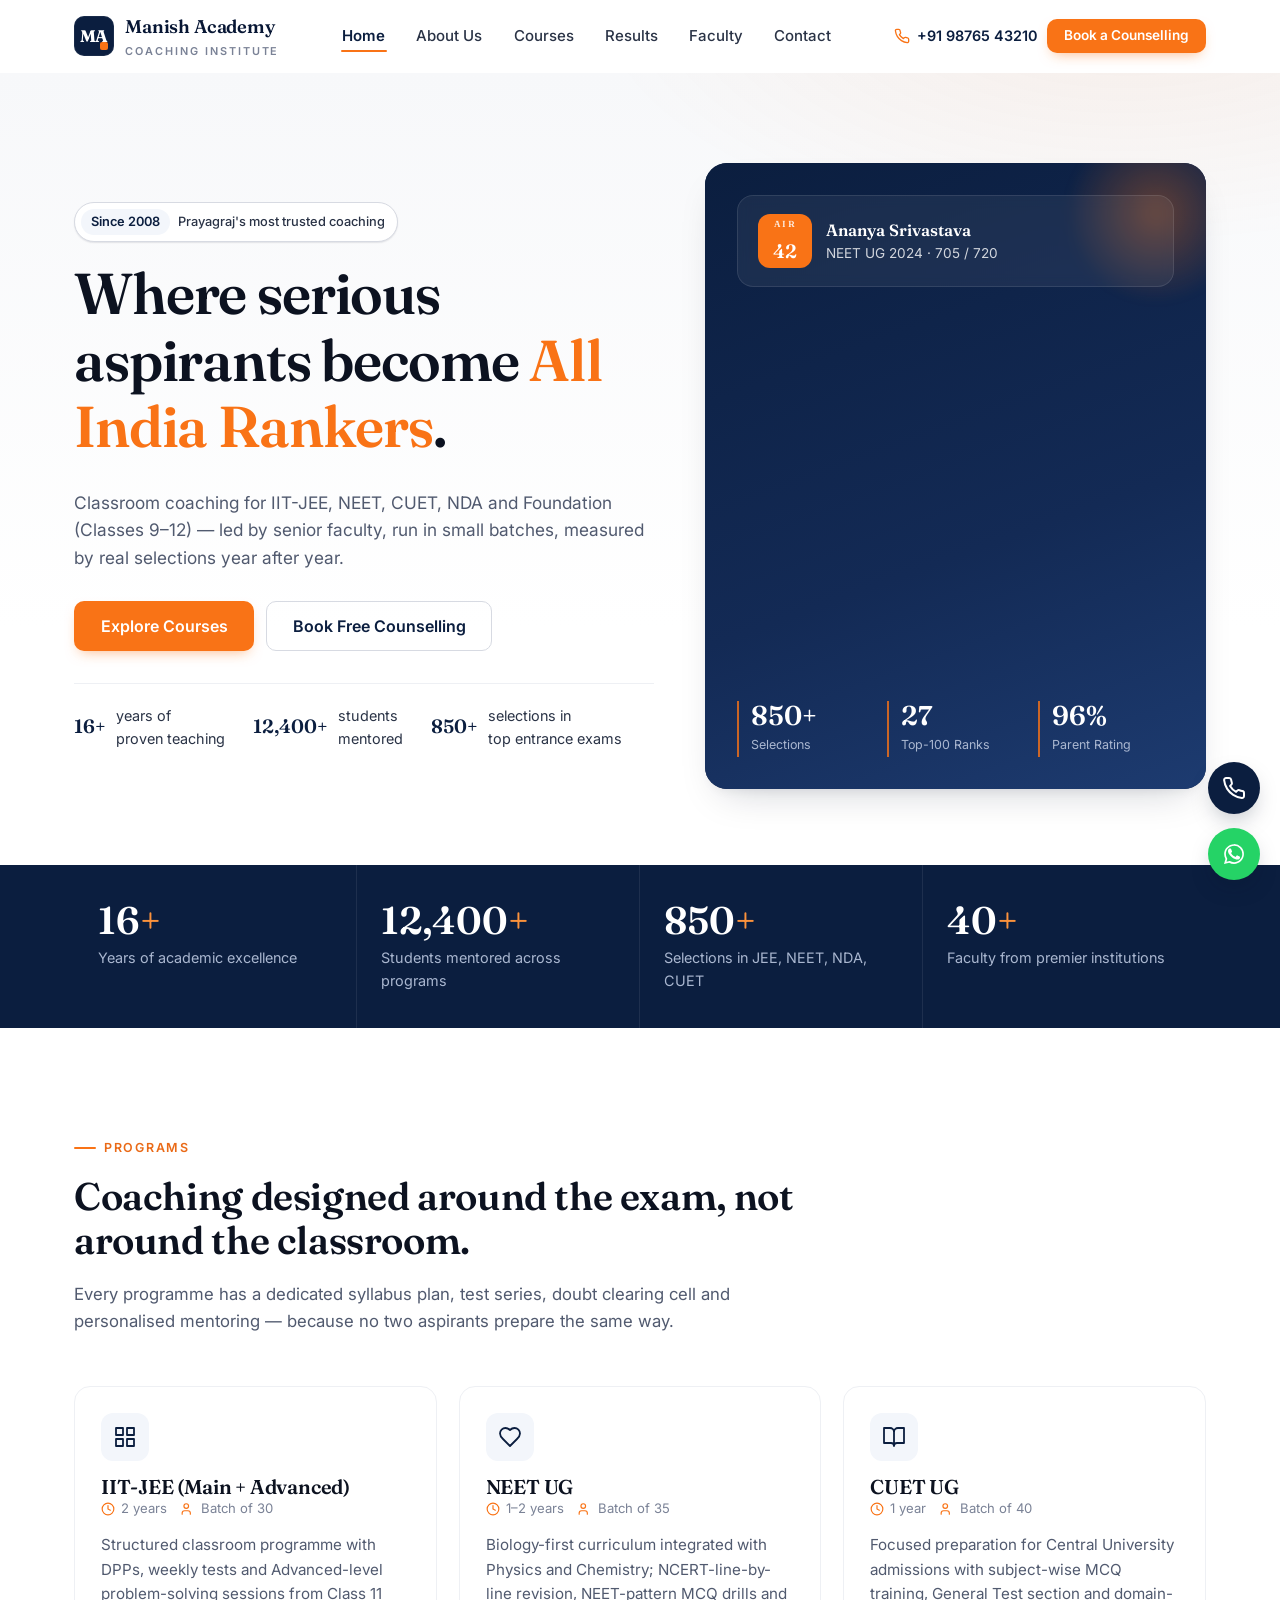
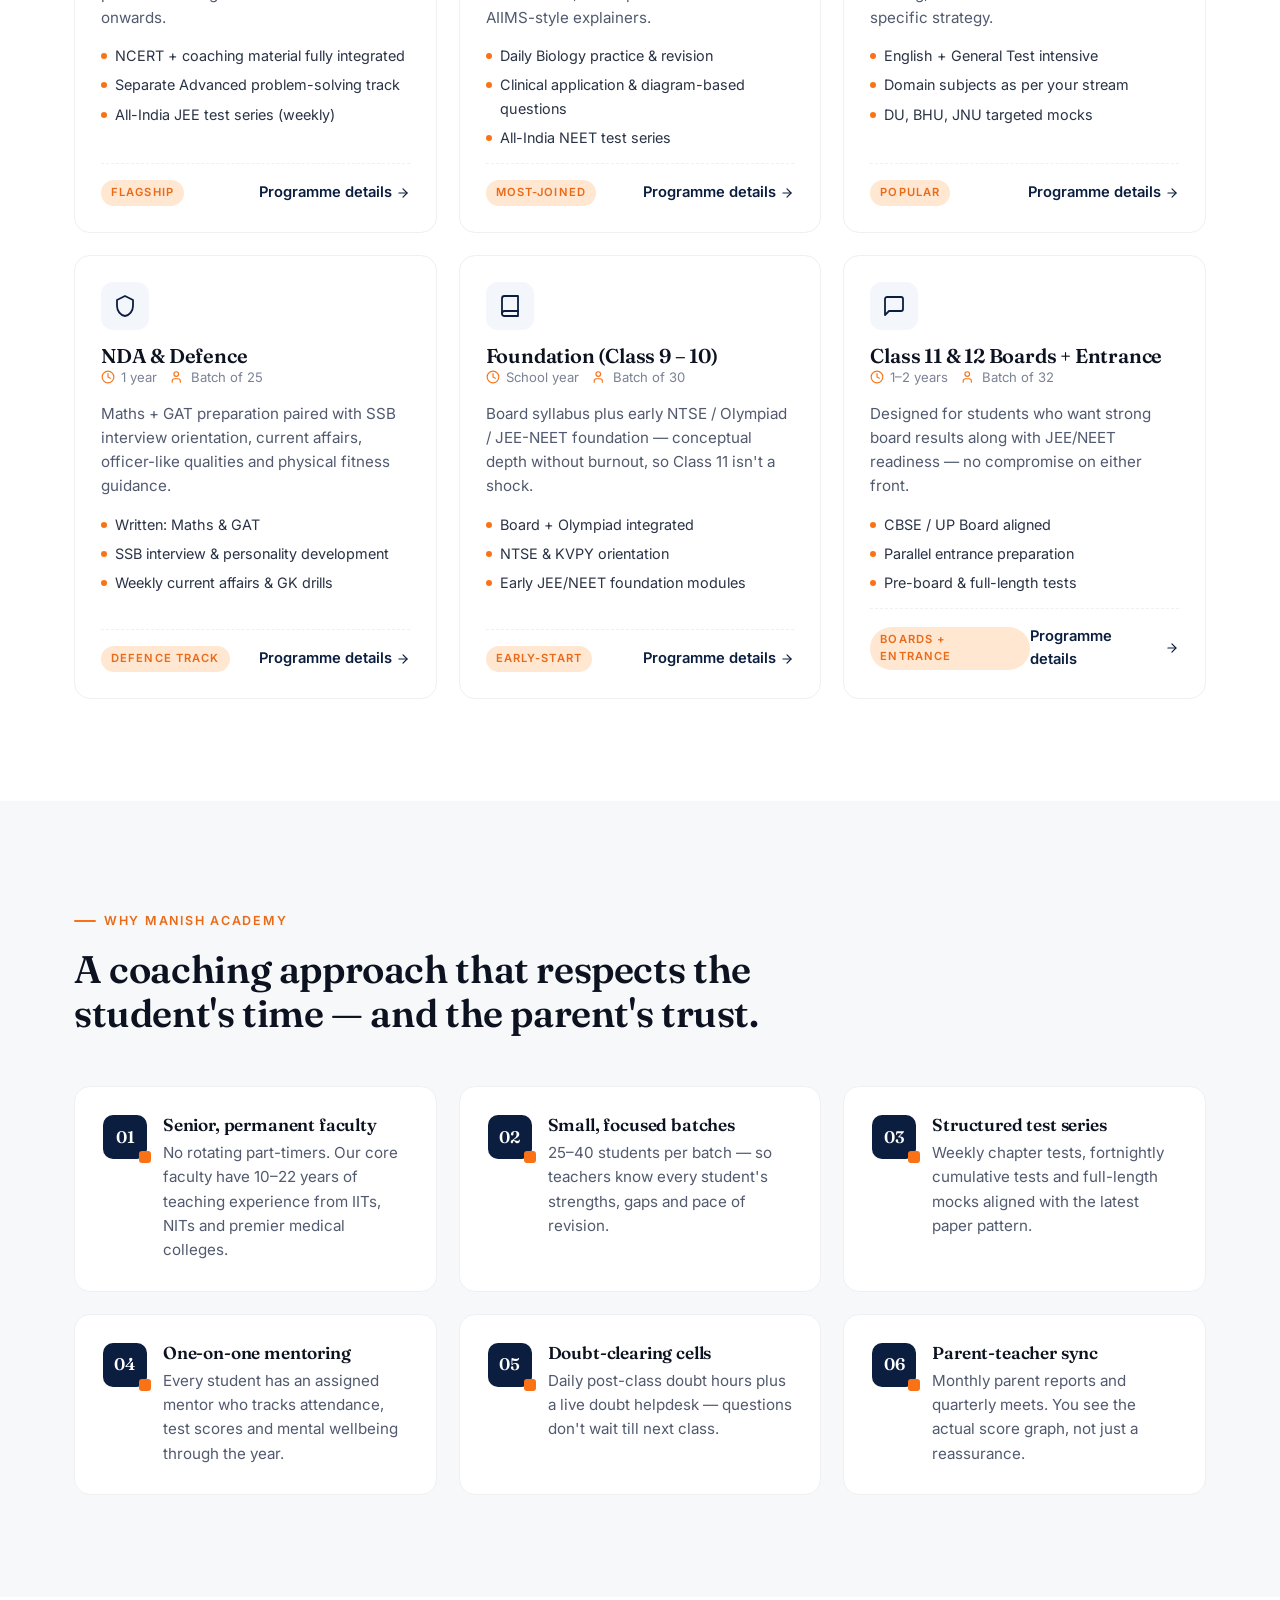
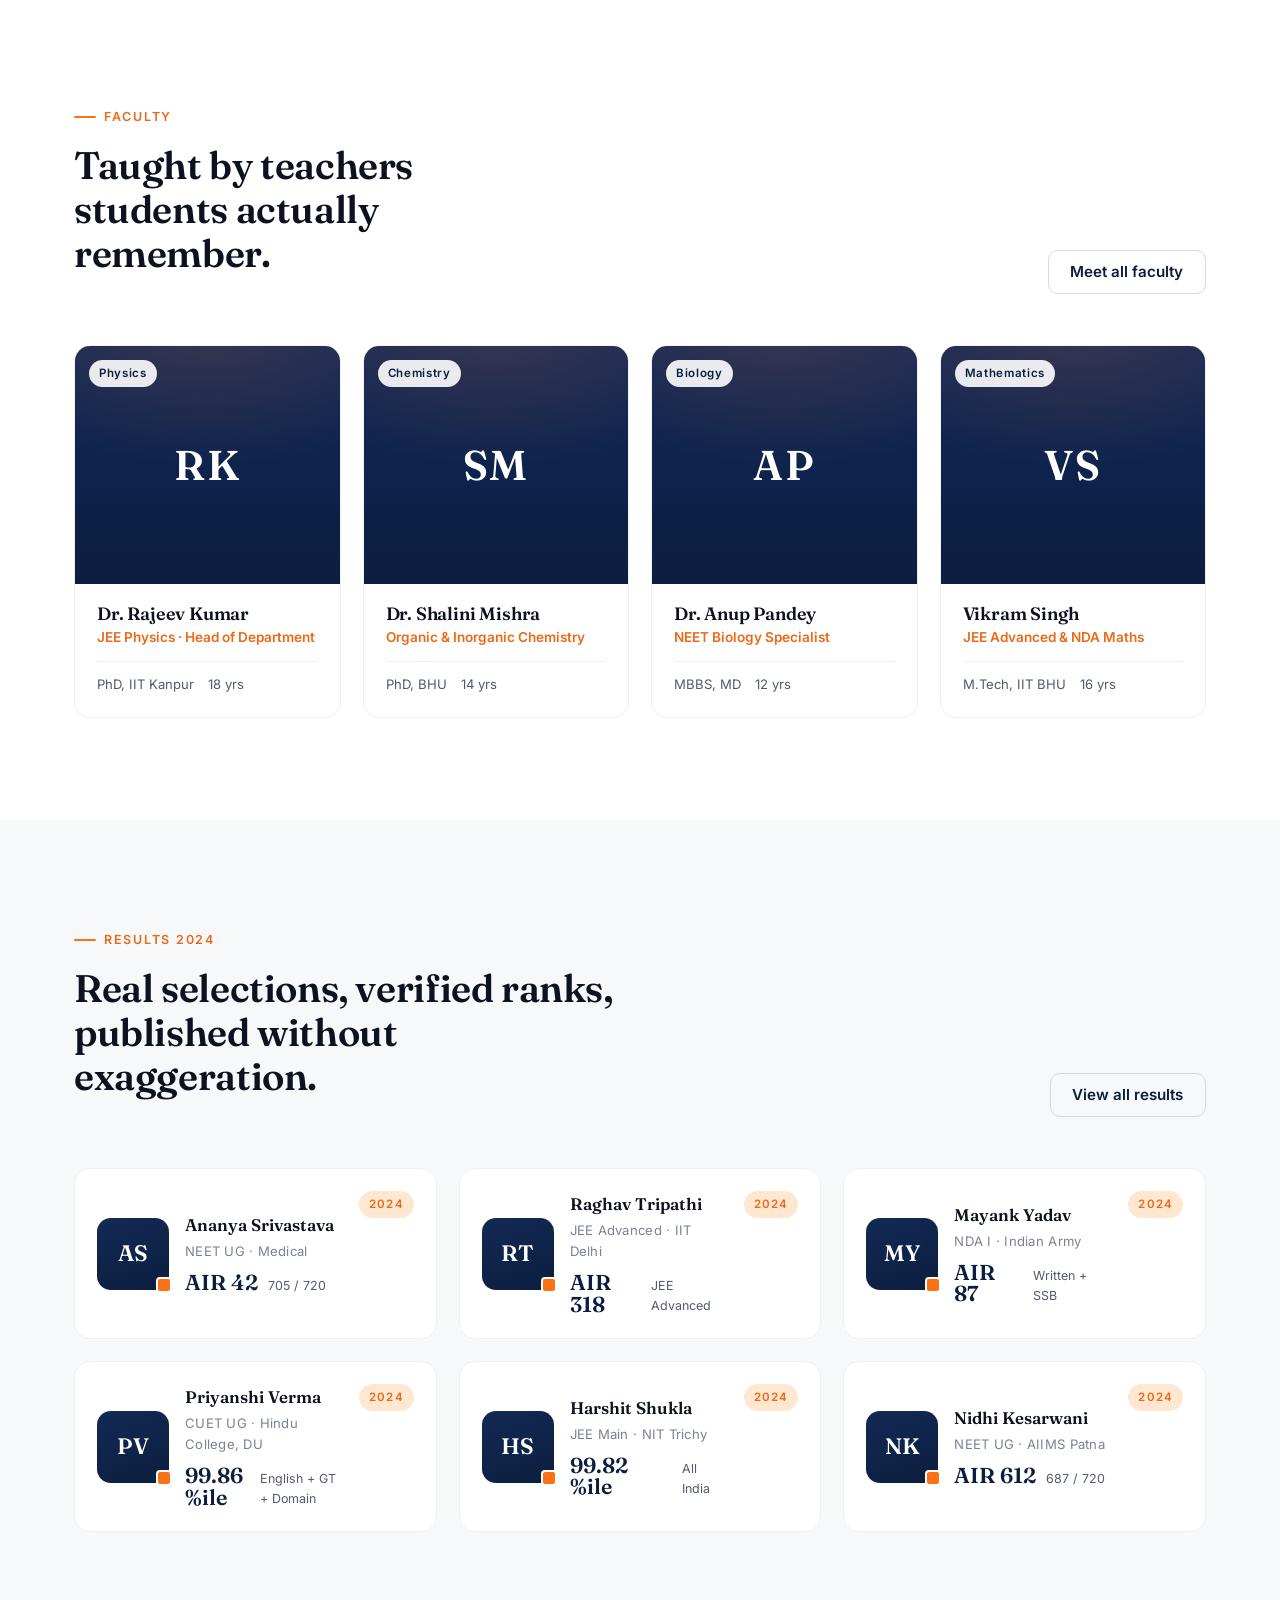
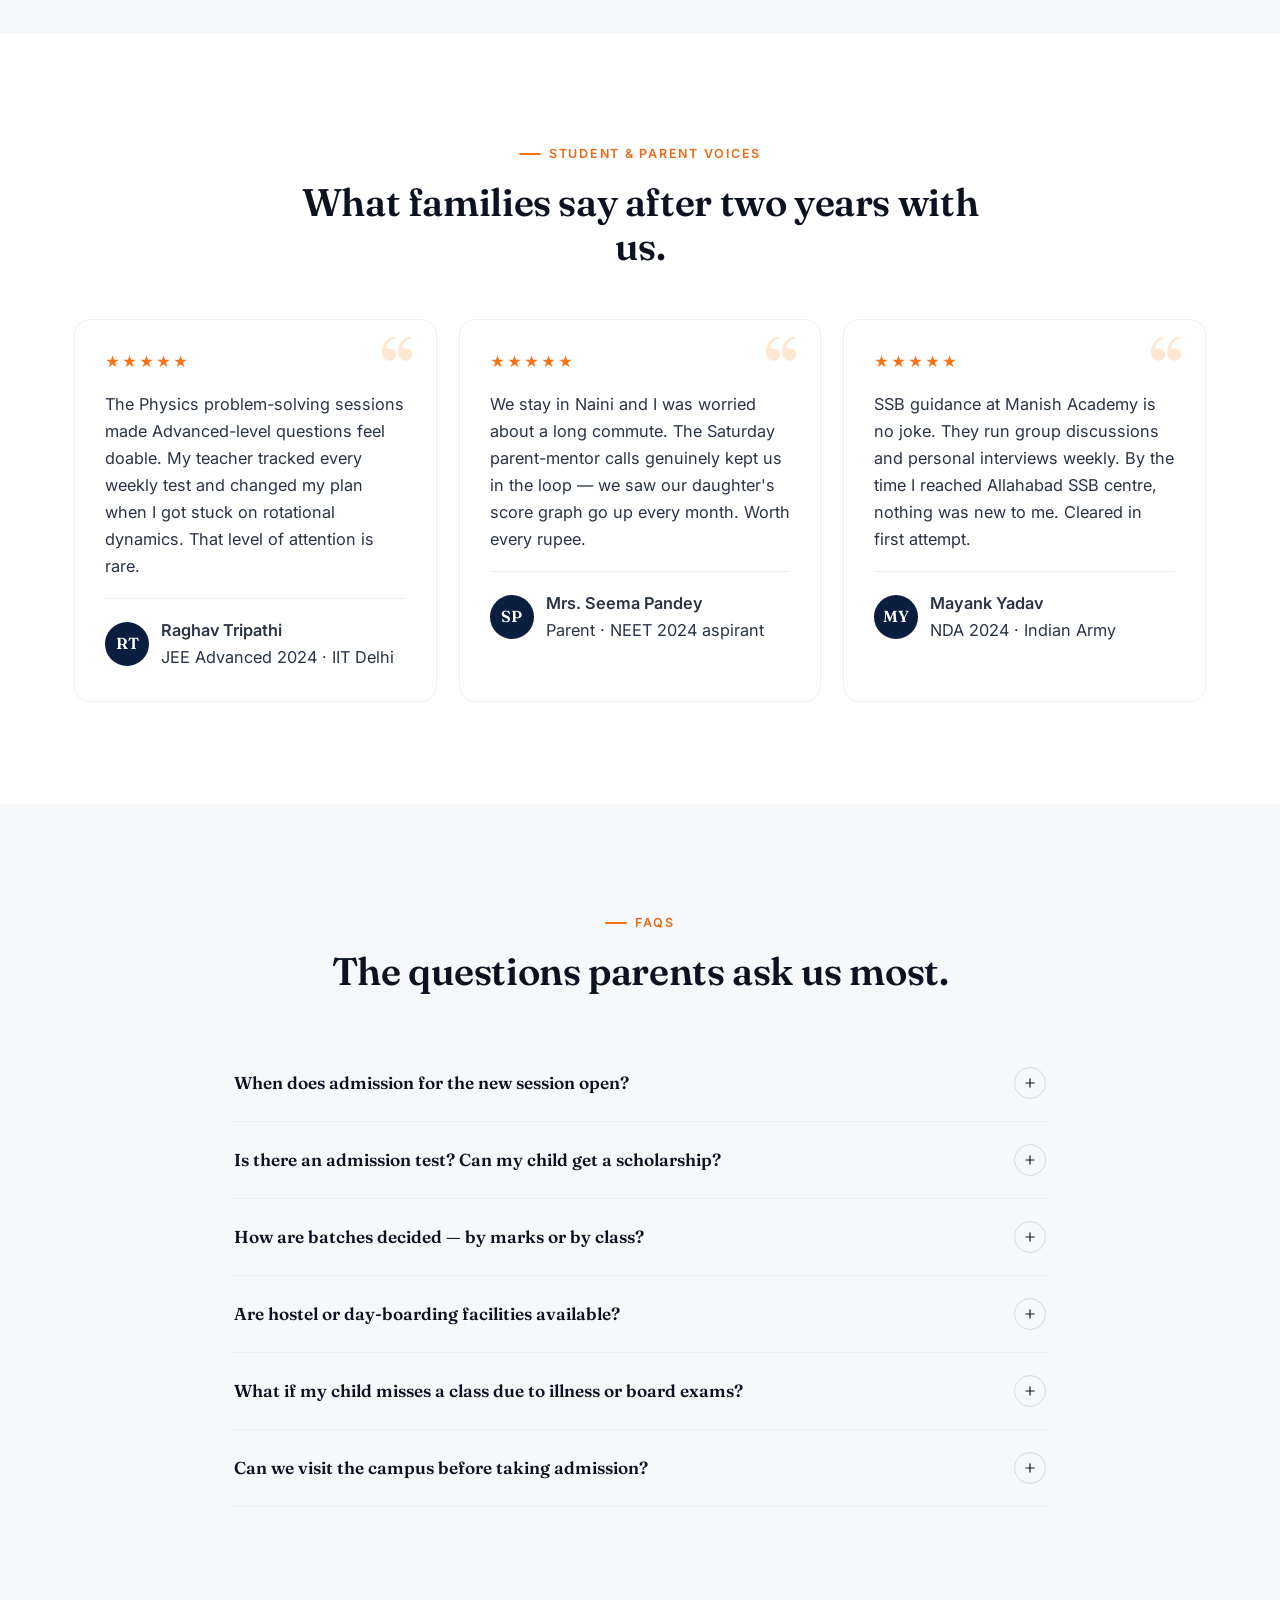
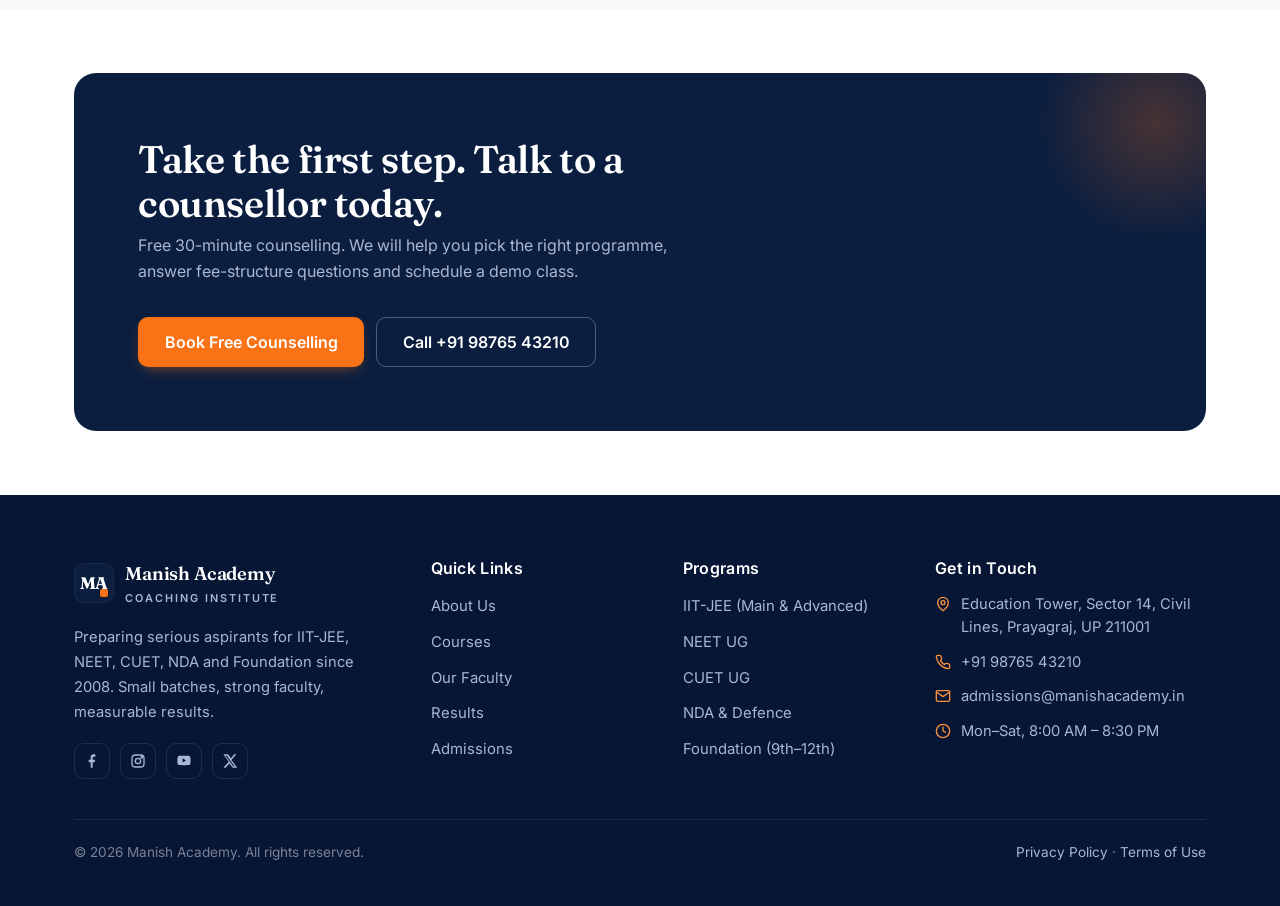
==== index.html @ 72a2a43b "Build Manish Academy coaching institute website - 6 hand-crafted static pages: Home, About, Courses," ====
<!doctype html>
<html lang="en">
<head>
  <meta charset="utf-8" />
  <meta name="viewport" content="width=device-width, initial-scale=1" />
  <title>Manish Academy — IIT-JEE, NEET, CUET, NDA &amp; Foundation Coaching</title>
  <meta name="description" content="Manish Academy is a premier coaching institute for IIT-JEE, NEET, CUET, NDA and Class 9-12 Foundation. Experienced faculty, small batches, consistent results." />
  <link rel="canonical" href="https://manishacademy.in/" />
  <link rel="icon" type="image/svg+xml" href="assets/favicon.svg" />

  <meta property="og:type" content="website" />
  <meta property="og:title" content="Manish Academy — Coaching for IIT-JEE, NEET, CUET, NDA" />
  <meta property="og:description" content="Premier coaching institute with experienced faculty, small batches and a proven track record of selections." />
  <meta property="og:url" content="https://manishacademy.in/" />

  <link rel="preconnect" href="https://fonts.googleapis.com" />
  <link rel="preconnect" href="https://fonts.gstatic.com" crossorigin />
  <link href="https://fonts.googleapis.com/css2?family=Fraunces:opsz,wght@9..144,500;9..144,600;9..144,700&family=Inter:wght@400;500;600;700&display=swap" rel="stylesheet" />

  <link rel="stylesheet" href="assets/css/styles.css" />

  <script type="application/ld+json">
  {
    "@context": "https://schema.org",
    "@type": "EducationalOrganization",
    "name": "Manish Academy",
    "url": "https://manishacademy.in/",
    "logo": "https://manishacademy.in/assets/favicon.svg",
    "description": "Coaching institute for IIT-JEE, NEET, CUET, NDA and Foundation (Class 9-12).",
    "telephone": "+91-98765-43210",
    "email": "admissions@manishacademy.in",
    "address": {
      "@type": "PostalAddress",
      "streetAddress": "Education Tower, Sector 14, Civil Lines",
      "addressLocality": "Prayagraj",
      "addressRegion": "UP",
      "postalCode": "211001",
      "addressCountry": "IN"
    }
  }
  </script>
</head>
<body>
  <div id="siteHeader"></div>

  <!-- Hero -->
  <section class="hero">
    <div class="container hero__grid">
      <div>
        <span class="hero__badge reveal"><b>Since 2008</b> Prayagraj's most trusted coaching</span>
        <h1 class="reveal" data-delay="1">Where serious aspirants become <em>All India Rankers</em>.</h1>
        <p class="hero__lead reveal" data-delay="2">Classroom coaching for IIT-JEE, NEET, CUET, NDA and Foundation (Classes 9&ndash;12) &mdash; led by senior faculty, run in small batches, measured by real selections year after year.</p>
        <div class="hero__cta reveal" data-delay="3">
          <a class="btn btn-primary btn-lg" href="courses.html">Explore Courses</a>
          <a class="btn btn-ghost btn-lg" href="contact.html">Book Free Counselling</a>
        </div>
        <div class="hero__trust reveal" data-delay="4">
          <div class="hero__trust-item"><strong>16+</strong><span>years of<br/>proven teaching</span></div>
          <div class="hero__trust-item"><strong>12,400+</strong><span>students<br/>mentored</span></div>
          <div class="hero__trust-item"><strong>850+</strong><span>selections in<br/>top entrance exams</span></div>
        </div>
      </div>

      <div class="hero__visual reveal" data-delay="2" aria-hidden="true">
        <div class="hero__visual-inner">
          <div class="hero__rank-card">
            <div class="rank"><small>AIR</small>42</div>
            <div>
              <div class="name">Ananya Srivastava</div>
              <div class="meta">NEET UG 2024 &middot; 705 / 720</div>
            </div>
          </div>
          <div class="hero__stats-mini">
            <div><b>850+</b><span>Selections</span></div>
            <div><b>27</b><span>Top-100 Ranks</span></div>
            <div><b>96%</b><span>Parent Rating</span></div>
          </div>
        </div>
      </div>
    </div>
  </section>

  <!-- Stats -->
  <section class="stats" aria-label="Institute impact">
    <div class="container">
      <div class="stats__grid">
        <div class="stats__item"><b>16<span>+</span></b><p>Years of academic excellence</p></div>
        <div class="stats__item"><b>12,400<span>+</span></b><p>Students mentored across programs</p></div>
        <div class="stats__item"><b>850<span>+</span></b><p>Selections in JEE, NEET, NDA, CUET</p></div>
        <div class="stats__item"><b>40<span>+</span></b><p>Faculty from premier institutions</p></div>
      </div>
    </div>
  </section>

  <!-- Popular Courses -->
  <section class="section" id="programs">
    <div class="container">
      <div class="section-head">
        <span class="eyebrow">Programs</span>
        <h2>Coaching designed around the exam, not around the classroom.</h2>
        <p class="lead">Every programme has a dedicated syllabus plan, test series, doubt clearing cell and personalised mentoring &mdash; because no two aspirants prepare the same way.</p>
      </div>

      <div class="grid-3">
        <article class="course-card reveal">
          <div class="course-card__icon" aria-hidden="true">
            <svg viewBox="0 0 24 24" fill="none" stroke="currentColor" stroke-width="1.8" stroke-linecap="round" stroke-linejoin="round"><path d="M3 3h7v7H3zM14 3h7v7h-7zM14 14h7v7h-7zM3 14h7v7H3z"/></svg>
          </div>
          <div>
            <h3>IIT-JEE (Main + Advanced)</h3>
            <div class="course-card__meta">
              <span><svg viewBox="0 0 24 24" fill="none" stroke="currentColor" stroke-width="2" stroke-linecap="round" stroke-linejoin="round"><circle cx="12" cy="12" r="10"/><polyline points="12 6 12 12 16 14"/></svg>2 years</span>
              <span><svg viewBox="0 0 24 24" fill="none" stroke="currentColor" stroke-width="2" stroke-linecap="round" stroke-linejoin="round"><path d="M16 21v-2a4 4 0 0 0-4-4H6a4 4 0 0 0-4 4v2"/><circle cx="9" cy="7" r="4"/></svg>Batch of 30</span>
            </div>
          </div>
          <p class="course-card__desc">Structured classroom programme with DPPs, weekly tests and Advanced-level problem-solving sessions from Class 11 onwards.</p>
          <ul class="course-card__list">
            <li>NCERT + coaching material fully integrated</li>
            <li>Separate Advanced problem-solving track</li>
            <li>All-India JEE test series (weekly)</li>
          </ul>
          <div class="course-card__footer">
            <span class="course-card__tag">Flagship</span>
            <a class="link" href="courses.html#jee">Programme details <svg viewBox="0 0 24 24" fill="none" stroke="currentColor" stroke-width="2" stroke-linecap="round" stroke-linejoin="round"><line x1="5" y1="12" x2="19" y2="12"/><polyline points="12 5 19 12 12 19"/></svg></a>
          </div>
        </article>

        <article class="course-card reveal" data-delay="1">
          <div class="course-card__icon" aria-hidden="true">
            <svg viewBox="0 0 24 24" fill="none" stroke="currentColor" stroke-width="1.8" stroke-linecap="round" stroke-linejoin="round"><path d="M19 14c1.49-1.46 3-3.21 3-5.5A5.5 5.5 0 0 0 16.5 3c-1.76 0-3 .5-4.5 2-1.5-1.5-2.74-2-4.5-2A5.5 5.5 0 0 0 2 8.5c0 2.3 1.5 4.05 3 5.5l7 7Z"/></svg>
          </div>
          <div>
            <h3>NEET UG</h3>
            <div class="course-card__meta">
              <span><svg viewBox="0 0 24 24" fill="none" stroke="currentColor" stroke-width="2" stroke-linecap="round" stroke-linejoin="round"><circle cx="12" cy="12" r="10"/><polyline points="12 6 12 12 16 14"/></svg>1&ndash;2 years</span>
              <span><svg viewBox="0 0 24 24" fill="none" stroke="currentColor" stroke-width="2" stroke-linecap="round" stroke-linejoin="round"><path d="M16 21v-2a4 4 0 0 0-4-4H6a4 4 0 0 0-4 4v2"/><circle cx="9" cy="7" r="4"/></svg>Batch of 35</span>
            </div>
          </div>
          <p class="course-card__desc">Biology-first curriculum integrated with Physics and Chemistry; NCERT-line-by-line revision, NEET-pattern MCQ drills and AIIMS-style explainers.</p>
          <ul class="course-card__list">
            <li>Daily Biology practice &amp; revision</li>
            <li>Clinical application &amp; diagram-based questions</li>
            <li>All-India NEET test series</li>
          </ul>
          <div class="course-card__footer">
            <span class="course-card__tag">Most-joined</span>
            <a class="link" href="courses.html#neet">Programme details <svg viewBox="0 0 24 24" fill="none" stroke="currentColor" stroke-width="2" stroke-linecap="round" stroke-linejoin="round"><line x1="5" y1="12" x2="19" y2="12"/><polyline points="12 5 19 12 12 19"/></svg></a>
          </div>
        </article>

        <article class="course-card reveal" data-delay="2">
          <div class="course-card__icon" aria-hidden="true">
            <svg viewBox="0 0 24 24" fill="none" stroke="currentColor" stroke-width="1.8" stroke-linecap="round" stroke-linejoin="round"><path d="M2 3h6a4 4 0 0 1 4 4v14a3 3 0 0 0-3-3H2zM22 3h-6a4 4 0 0 0-4 4v14a3 3 0 0 1 3-3h7z"/></svg>
          </div>
          <div>
            <h3>CUET UG</h3>
            <div class="course-card__meta">
              <span><svg viewBox="0 0 24 24" fill="none" stroke="currentColor" stroke-width="2" stroke-linecap="round" stroke-linejoin="round"><circle cx="12" cy="12" r="10"/><polyline points="12 6 12 12 16 14"/></svg>1 year</span>
              <span><svg viewBox="0 0 24 24" fill="none" stroke="currentColor" stroke-width="2" stroke-linecap="round" stroke-linejoin="round"><path d="M16 21v-2a4 4 0 0 0-4-4H6a4 4 0 0 0-4 4v2"/><circle cx="9" cy="7" r="4"/></svg>Batch of 40</span>
            </div>
          </div>
          <p class="course-card__desc">Focused preparation for Central University admissions with subject-wise MCQ training, General Test section and domain-specific strategy.</p>
          <ul class="course-card__list">
            <li>English + General Test intensive</li>
            <li>Domain subjects as per your stream</li>
            <li>DU, BHU, JNU targeted mocks</li>
          </ul>
          <div class="course-card__footer">
            <span class="course-card__tag">Popular</span>
            <a class="link" href="courses.html#cuet">Programme details <svg viewBox="0 0 24 24" fill="none" stroke="currentColor" stroke-width="2" stroke-linecap="round" stroke-linejoin="round"><line x1="5" y1="12" x2="19" y2="12"/><polyline points="12 5 19 12 12 19"/></svg></a>
          </div>
        </article>

        <article class="course-card reveal">
          <div class="course-card__icon" aria-hidden="true">
            <svg viewBox="0 0 24 24" fill="none" stroke="currentColor" stroke-width="1.8" stroke-linecap="round" stroke-linejoin="round"><path d="M12 2 4 6v6c0 5 3.5 9.3 8 10 4.5-.7 8-5 8-10V6l-8-4z"/></svg>
          </div>
          <div>
            <h3>NDA &amp; Defence</h3>
            <div class="course-card__meta">
              <span><svg viewBox="0 0 24 24" fill="none" stroke="currentColor" stroke-width="2" stroke-linecap="round" stroke-linejoin="round"><circle cx="12" cy="12" r="10"/><polyline points="12 6 12 12 16 14"/></svg>1 year</span>
              <span><svg viewBox="0 0 24 24" fill="none" stroke="currentColor" stroke-width="2" stroke-linecap="round" stroke-linejoin="round"><path d="M16 21v-2a4 4 0 0 0-4-4H6a4 4 0 0 0-4 4v2"/><circle cx="9" cy="7" r="4"/></svg>Batch of 25</span>
            </div>
          </div>
          <p class="course-card__desc">Maths + GAT preparation paired with SSB interview orientation, current affairs, officer-like qualities and physical fitness guidance.</p>
          <ul class="course-card__list">
            <li>Written: Maths &amp; GAT</li>
            <li>SSB interview &amp; personality development</li>
            <li>Weekly current affairs &amp; GK drills</li>
          </ul>
          <div class="course-card__footer">
            <span class="course-card__tag">Defence track</span>
            <a class="link" href="courses.html#nda">Programme details <svg viewBox="0 0 24 24" fill="none" stroke="currentColor" stroke-width="2" stroke-linecap="round" stroke-linejoin="round"><line x1="5" y1="12" x2="19" y2="12"/><polyline points="12 5 19 12 12 19"/></svg></a>
          </div>
        </article>

        <article class="course-card reveal" data-delay="1">
          <div class="course-card__icon" aria-hidden="true">
            <svg viewBox="0 0 24 24" fill="none" stroke="currentColor" stroke-width="1.8" stroke-linecap="round" stroke-linejoin="round"><path d="M4 19.5A2.5 2.5 0 0 1 6.5 17H20"/><path d="M6.5 2H20v20H6.5A2.5 2.5 0 0 1 4 19.5v-15A2.5 2.5 0 0 1 6.5 2z"/></svg>
          </div>
          <div>
            <h3>Foundation (Class 9 &ndash; 10)</h3>
            <div class="course-card__meta">
              <span><svg viewBox="0 0 24 24" fill="none" stroke="currentColor" stroke-width="2" stroke-linecap="round" stroke-linejoin="round"><circle cx="12" cy="12" r="10"/><polyline points="12 6 12 12 16 14"/></svg>School year</span>
              <span><svg viewBox="0 0 24 24" fill="none" stroke="currentColor" stroke-width="2" stroke-linecap="round" stroke-linejoin="round"><path d="M16 21v-2a4 4 0 0 0-4-4H6a4 4 0 0 0-4 4v2"/><circle cx="9" cy="7" r="4"/></svg>Batch of 30</span>
            </div>
          </div>
          <p class="course-card__desc">Board syllabus plus early NTSE / Olympiad / JEE-NEET foundation &mdash; conceptual depth without burnout, so Class 11 isn't a shock.</p>
          <ul class="course-card__list">
            <li>Board + Olympiad integrated</li>
            <li>NTSE &amp; KVPY orientation</li>
            <li>Early JEE/NEET foundation modules</li>
          </ul>
          <div class="course-card__footer">
            <span class="course-card__tag">Early-start</span>
            <a class="link" href="courses.html#foundation">Programme details <svg viewBox="0 0 24 24" fill="none" stroke="currentColor" stroke-width="2" stroke-linecap="round" stroke-linejoin="round"><line x1="5" y1="12" x2="19" y2="12"/><polyline points="12 5 19 12 12 19"/></svg></a>
          </div>
        </article>

        <article class="course-card reveal" data-delay="2">
          <div class="course-card__icon" aria-hidden="true">
            <svg viewBox="0 0 24 24" fill="none" stroke="currentColor" stroke-width="1.8" stroke-linecap="round" stroke-linejoin="round"><path d="M21 15a2 2 0 0 1-2 2H7l-4 4V5a2 2 0 0 1 2-2h14a2 2 0 0 1 2 2z"/></svg>
          </div>
          <div>
            <h3>Class 11 &amp; 12 Boards + Entrance</h3>
            <div class="course-card__meta">
              <span><svg viewBox="0 0 24 24" fill="none" stroke="currentColor" stroke-width="2" stroke-linecap="round" stroke-linejoin="round"><circle cx="12" cy="12" r="10"/><polyline points="12 6 12 12 16 14"/></svg>1&ndash;2 years</span>
              <span><svg viewBox="0 0 24 24" fill="none" stroke="currentColor" stroke-width="2" stroke-linecap="round" stroke-linejoin="round"><path d="M16 21v-2a4 4 0 0 0-4-4H6a4 4 0 0 0-4 4v2"/><circle cx="9" cy="7" r="4"/></svg>Batch of 32</span>
            </div>
          </div>
          <p class="course-card__desc">Designed for students who want strong board results along with JEE/NEET readiness &mdash; no compromise on either front.</p>
          <ul class="course-card__list">
            <li>CBSE / UP Board aligned</li>
            <li>Parallel entrance preparation</li>
            <li>Pre-board &amp; full-length tests</li>
          </ul>
          <div class="course-card__footer">
            <span class="course-card__tag">Boards + Entrance</span>
            <a class="link" href="courses.html#foundation">Programme details <svg viewBox="0 0 24 24" fill="none" stroke="currentColor" stroke-width="2" stroke-linecap="round" stroke-linejoin="round"><line x1="5" y1="12" x2="19" y2="12"/><polyline points="12 5 19 12 12 19"/></svg></a>
          </div>
        </article>
      </div>
    </div>
  </section>

  <!-- Why Choose Us -->
  <section class="section section--muted">
    <div class="container">
      <div class="section-head">
        <span class="eyebrow">Why Manish Academy</span>
        <h2>A coaching approach that respects the student's time &mdash; and the parent's trust.</h2>
      </div>

      <div class="why-grid">
        <div class="why-card reveal"><div class="why-card__num">01</div><div><h3>Senior, permanent faculty</h3><p>No rotating part-timers. Our core faculty have 10&ndash;22 years of teaching experience from IITs, NITs and premier medical colleges.</p></div></div>
        <div class="why-card reveal" data-delay="1"><div class="why-card__num">02</div><div><h3>Small, focused batches</h3><p>25&ndash;40 students per batch &mdash; so teachers know every student's strengths, gaps and pace of revision.</p></div></div>
        <div class="why-card reveal" data-delay="2"><div class="why-card__num">03</div><div><h3>Structured test series</h3><p>Weekly chapter tests, fortnightly cumulative tests and full-length mocks aligned with the latest paper pattern.</p></div></div>
        <div class="why-card reveal"><div class="why-card__num">04</div><div><h3>One-on-one mentoring</h3><p>Every student has an assigned mentor who tracks attendance, test scores and mental wellbeing through the year.</p></div></div>
        <div class="why-card reveal" data-delay="1"><div class="why-card__num">05</div><div><h3>Doubt-clearing cells</h3><p>Daily post-class doubt hours plus a live doubt helpdesk &mdash; questions don't wait till next class.</p></div></div>
        <div class="why-card reveal" data-delay="2"><div class="why-card__num">06</div><div><h3>Parent-teacher sync</h3><p>Monthly parent reports and quarterly meets. You see the actual score graph, not just a reassurance.</p></div></div>
      </div>
    </div>
  </section>

  <!-- Faculty preview -->
  <section class="section">
    <div class="container">
      <div class="section-head section-head--between">
        <div>
          <span class="eyebrow">Faculty</span>
          <h2 style="max-width:18ch">Taught by teachers students actually remember.</h2>
        </div>
        <a class="btn btn-ghost" href="faculty.html">Meet all faculty</a>
      </div>

      <div class="grid-4">
        <article class="faculty-card reveal">
          <div class="faculty-card__photo"><div class="avatar">RK</div><span class="faculty-card__tag">Physics</span></div>
          <div class="faculty-card__body">
            <h3>Dr. Rajeev Kumar</h3>
            <p class="faculty-card__sub">JEE Physics &middot; Head of Department</p>
            <div class="faculty-card__meta">
              <span>PhD, IIT Kanpur</span>
              <span>18 yrs</span>
            </div>
          </div>
        </article>

        <article class="faculty-card reveal" data-delay="1">
          <div class="faculty-card__photo"><div class="avatar">SM</div><span class="faculty-card__tag">Chemistry</span></div>
          <div class="faculty-card__body">
            <h3>Dr. Shalini Mishra</h3>
            <p class="faculty-card__sub">Organic &amp; Inorganic Chemistry</p>
            <div class="faculty-card__meta">
              <span>PhD, BHU</span>
              <span>14 yrs</span>
            </div>
          </div>
        </article>

        <article class="faculty-card reveal" data-delay="2">
          <div class="faculty-card__photo"><div class="avatar">AP</div><span class="faculty-card__tag">Biology</span></div>
          <div class="faculty-card__body">
            <h3>Dr. Anup Pandey</h3>
            <p class="faculty-card__sub">NEET Biology Specialist</p>
            <div class="faculty-card__meta">
              <span>MBBS, MD</span>
              <span>12 yrs</span>
            </div>
          </div>
        </article>

        <article class="faculty-card reveal" data-delay="3">
          <div class="faculty-card__photo"><div class="avatar">VS</div><span class="faculty-card__tag">Mathematics</span></div>
          <div class="faculty-card__body">
            <h3>Vikram Singh</h3>
            <p class="faculty-card__sub">JEE Advanced &amp; NDA Maths</p>
            <div class="faculty-card__meta">
              <span>M.Tech, IIT BHU</span>
              <span>16 yrs</span>
            </div>
          </div>
        </article>
      </div>
    </div>
  </section>

  <!-- Toppers showcase -->
  <section class="section section--muted">
    <div class="container">
      <div class="section-head section-head--between">
        <div>
          <span class="eyebrow">Results 2024</span>
          <h2 style="max-width:22ch">Real selections, verified ranks, published without exaggeration.</h2>
        </div>
        <a class="btn btn-ghost" href="results.html">View all results</a>
      </div>

      <div class="grid-3">
        <article class="topper-card reveal">
          <div class="topper-card__avatar">AS</div>
          <div class="topper-card__info">
            <p class="topper-card__name">Ananya Srivastava</p>
            <p class="topper-card__exam">NEET UG &middot; Medical</p>
            <div class="topper-card__score"><b>AIR 42</b><span>705 / 720</span></div>
          </div>
          <span class="topper-card__year">2024</span>
        </article>

        <article class="topper-card reveal" data-delay="1">
          <div class="topper-card__avatar">RT</div>
          <div class="topper-card__info">
            <p class="topper-card__name">Raghav Tripathi</p>
            <p class="topper-card__exam">JEE Advanced &middot; IIT Delhi</p>
            <div class="topper-card__score"><b>AIR 318</b><span>JEE Advanced</span></div>
          </div>
          <span class="topper-card__year">2024</span>
        </article>

        <article class="topper-card reveal" data-delay="2">
          <div class="topper-card__avatar">MY</div>
          <div class="topper-card__info">
            <p class="topper-card__name">Mayank Yadav</p>
            <p class="topper-card__exam">NDA I &middot; Indian Army</p>
            <div class="topper-card__score"><b>AIR 87</b><span>Written + SSB</span></div>
          </div>
          <span class="topper-card__year">2024</span>
        </article>

        <article class="topper-card reveal">
          <div class="topper-card__avatar">PV</div>
          <div class="topper-card__info">
            <p class="topper-card__name">Priyanshi Verma</p>
            <p class="topper-card__exam">CUET UG &middot; Hindu College, DU</p>
            <div class="topper-card__score"><b>99.86 %ile</b><span>English + GT + Domain</span></div>
          </div>
          <span class="topper-card__year">2024</span>
        </article>

        <article class="topper-card reveal" data-delay="1">
          <div class="topper-card__avatar">HS</div>
          <div class="topper-card__info">
            <p class="topper-card__name">Harshit Shukla</p>
            <p class="topper-card__exam">JEE Main &middot; NIT Trichy</p>
            <div class="topper-card__score"><b>99.82 %ile</b><span>All India</span></div>
          </div>
          <span class="topper-card__year">2024</span>
        </article>

        <article class="topper-card reveal" data-delay="2">
          <div class="topper-card__avatar">NK</div>
          <div class="topper-card__info">
            <p class="topper-card__name">Nidhi Kesarwani</p>
            <p class="topper-card__exam">NEET UG &middot; AIIMS Patna</p>
            <div class="topper-card__score"><b>AIR 612</b><span>687 / 720</span></div>
          </div>
          <span class="topper-card__year">2024</span>
        </article>
      </div>
    </div>
  </section>

  <!-- Testimonials -->
  <section class="section">
    <div class="container">
      <div class="section-head section-head--center">
        <span class="eyebrow">Student &amp; Parent Voices</span>
        <h2>What families say after two years with us.</h2>
      </div>

      <div class="grid-3">
        <article class="testimonial-card reveal">
          <div class="testimonial-card__stars">&#9733;&#9733;&#9733;&#9733;&#9733;</div>
          <p>The Physics problem-solving sessions made Advanced-level questions feel doable. My teacher tracked every weekly test and changed my plan when I got stuck on rotational dynamics. That level of attention is rare.</p>
          <div class="testimonial-card__author">
            <div class="testimonial-card__avatar">RT</div>
            <div>
              <p class="testimonial-card__name">Raghav Tripathi</p>
              <p class="testimonial-card__meta">JEE Advanced 2024 &middot; IIT Delhi</p>
            </div>
          </div>
        </article>

        <article class="testimonial-card reveal" data-delay="1">
          <div class="testimonial-card__stars">&#9733;&#9733;&#9733;&#9733;&#9733;</div>
          <p>We stay in Naini and I was worried about a long commute. The Saturday parent-mentor calls genuinely kept us in the loop &mdash; we saw our daughter's score graph go up every month. Worth every rupee.</p>
          <div class="testimonial-card__author">
            <div class="testimonial-card__avatar">SP</div>
            <div>
              <p class="testimonial-card__name">Mrs. Seema Pandey</p>
              <p class="testimonial-card__meta">Parent &middot; NEET 2024 aspirant</p>
            </div>
          </div>
        </article>

        <article class="testimonial-card reveal" data-delay="2">
          <div class="testimonial-card__stars">&#9733;&#9733;&#9733;&#9733;&#9733;</div>
          <p>SSB guidance at Manish Academy is no joke. They run group discussions and personal interviews weekly. By the time I reached Allahabad SSB centre, nothing was new to me. Cleared in first attempt.</p>
          <div class="testimonial-card__author">
            <div class="testimonial-card__avatar">MY</div>
            <div>
              <p class="testimonial-card__name">Mayank Yadav</p>
              <p class="testimonial-card__meta">NDA 2024 &middot; Indian Army</p>
            </div>
          </div>
        </article>
      </div>
    </div>
  </section>

  <!-- FAQ -->
  <section class="section section--muted" id="faq">
    <div class="container">
      <div class="section-head section-head--center">
        <span class="eyebrow">FAQs</span>
        <h2>The questions parents ask us most.</h2>
      </div>

      <div class="faq">
        <div class="faq__item">
          <button class="faq__q" type="button">When does admission for the new session open?<span class="ic" aria-hidden="true"><svg viewBox="0 0 24 24" fill="none" stroke="currentColor" stroke-width="2" stroke-linecap="round" stroke-linejoin="round"><line x1="12" y1="5" x2="12" y2="19"/><line x1="5" y1="12" x2="19" y2="12"/></svg></span></button>
          <div class="faq__a"><div class="faq__a-inner">Admissions for the new academic session open in February every year. For target batches (JEE/NEET droppers), a separate admission window opens in May. Seats are limited to preserve batch size, so early registration is strongly recommended.</div></div>
        </div>
        <div class="faq__item">
          <button class="faq__q" type="button">Is there an admission test? Can my child get a scholarship?<span class="ic" aria-hidden="true"><svg viewBox="0 0 24 24" fill="none" stroke="currentColor" stroke-width="2" stroke-linecap="round" stroke-linejoin="round"><line x1="12" y1="5" x2="12" y2="19"/><line x1="5" y1="12" x2="19" y2="12"/></svg></span></button>
          <div class="faq__a"><div class="faq__a-inner">Yes. The Manish Academy Scholarship Test (MAST) is conducted four times a year. Students can earn up to 100% fee waiver on tuition based on rank. Past academic records and board marks are also considered for merit scholarships.</div></div>
        </div>
        <div class="faq__item">
          <button class="faq__q" type="button">How are batches decided &mdash; by marks or by class?<span class="ic" aria-hidden="true"><svg viewBox="0 0 24 24" fill="none" stroke="currentColor" stroke-width="2" stroke-linecap="round" stroke-linejoin="round"><line x1="12" y1="5" x2="12" y2="19"/><line x1="5" y1="12" x2="19" y2="12"/></svg></span></button>
          <div class="faq__a"><div class="faq__a-inner">We group students by learning pace, not by ranks alone. After the first two diagnostic tests, students may move between pace-A and pace-B batches so that nobody feels rushed or held back. This is reviewed every quarter.</div></div>
        </div>
        <div class="faq__item">
          <button class="faq__q" type="button">Are hostel or day-boarding facilities available?<span class="ic" aria-hidden="true"><svg viewBox="0 0 24 24" fill="none" stroke="currentColor" stroke-width="2" stroke-linecap="round" stroke-linejoin="round"><line x1="12" y1="5" x2="12" y2="19"/><line x1="5" y1="12" x2="19" y2="12"/></svg></span></button>
          <div class="faq__a"><div class="faq__a-inner">We partner with three verified hostels within 1&ndash;2 km of campus for outstation students. Day-boarding (study hall + two meals) is available in-house, open 8 AM to 9 PM with proctored self-study and rotating faculty on duty.</div></div>
        </div>
        <div class="faq__item">
          <button class="faq__q" type="button">What if my child misses a class due to illness or board exams?<span class="ic" aria-hidden="true"><svg viewBox="0 0 24 24" fill="none" stroke="currentColor" stroke-width="2" stroke-linecap="round" stroke-linejoin="round"><line x1="12" y1="5" x2="12" y2="19"/><line x1="5" y1="12" x2="19" y2="12"/></svg></span></button>
          <div class="faq__a"><div class="faq__a-inner">All classroom lectures are recorded and shared on the student portal for revision. In addition, doubt hours on Saturdays are specifically kept open for students who missed the week, so nothing piles up.</div></div>
        </div>
        <div class="faq__item">
          <button class="faq__q" type="button">Can we visit the campus before taking admission?<span class="ic" aria-hidden="true"><svg viewBox="0 0 24 24" fill="none" stroke="currentColor" stroke-width="2" stroke-linecap="round" stroke-linejoin="round"><line x1="12" y1="5" x2="12" y2="19"/><line x1="5" y1="12" x2="19" y2="12"/></svg></span></button>
          <div class="faq__a"><div class="faq__a-inner">Absolutely &mdash; we encourage it. Book a 30-minute campus visit with our academic counsellor from the Contact page. You can sit through a demo class and speak with current students and faculty before deciding.</div></div>
        </div>
      </div>
    </div>
  </section>

  <!-- Final CTA -->
  <section class="section--tight">
    <div class="container">
      <div class="cta reveal">
        <div class="cta__text">
          <h2>Take the first step. Talk to a counsellor today.</h2>
          <p>Free 30-minute counselling. We will help you pick the right programme, answer fee-structure questions and schedule a demo class.</p>
        </div>
        <div class="cta__buttons">
          <a class="btn btn-primary btn-lg" href="contact.html">Book Free Counselling</a>
          <a class="btn btn-outline-light btn-lg" href="tel:+919876543210">Call +91 98765 43210</a>
        </div>
      </div>
    </div>
  </section>

  <div id="siteFooter"></div>
  <div id="siteFloats"></div>
  <script src="assets/js/main.js"></script>
</body>
</html>
---- assets/css/styles.css ----
/* =========================================================
   Manish Academy — Design System
   Hand-crafted; no frameworks.
   ========================================================= */

/* ---------- Tokens ---------- */
:root {
  /* Brand */
  --navy-900: #071634;
  --navy-800: #0B1E3F;
  --navy-700: #132a55;
  --navy-600: #1d3b70;
  --navy-500: #294b85;
  --navy-100: #e7ecf4;
  --navy-50:  #f3f6fb;

  --orange-600: #ea6a17;
  --orange-500: #F97316;
  --orange-400: #fb923c;
  --orange-100: #ffe7d2;

  --ink-900: #0c1220;
  --ink-700: #2a3346;
  --ink-500: #515a6f;
  --ink-400: #7a8296;
  --ink-300: #a9afbe;
  --ink-200: #d7dae2;
  --ink-100: #eef0f4;
  --ink-50:  #f7f8fa;
  --white:   #ffffff;

  --success: #16a34a;
  --danger:  #dc2626;

  /* Radii */
  --r-sm: 6px;
  --r-md: 10px;
  --r-lg: 16px;
  --r-xl: 22px;
  --r-pill: 999px;

  /* Shadows — restrained, layered */
  --shadow-1: 0 1px 2px rgba(10,20,40,.06), 0 1px 1px rgba(10,20,40,.04);
  --shadow-2: 0 6px 16px -6px rgba(10,20,40,.12), 0 2px 6px -2px rgba(10,20,40,.06);
  --shadow-3: 0 18px 40px -18px rgba(10,20,40,.22), 0 6px 12px -6px rgba(10,20,40,.08);

  /* Layout */
  --container: 1180px;
  --container-wide: 1280px;

  /* Typography */
  --font-sans: "Inter", "Plus Jakarta Sans", -apple-system, BlinkMacSystemFont, "Segoe UI", Roboto, Helvetica, Arial, sans-serif;
  --font-display: "Fraunces", "Playfair Display", Georgia, serif;

  /* Motion */
  --ease: cubic-bezier(.2,.7,.2,1);
}

/* ---------- Reset ---------- */
*, *::before, *::after { box-sizing: border-box; }
html { -webkit-text-size-adjust: 100%; scroll-behavior: smooth; }
body {
  margin: 0;
  font-family: var(--font-sans);
  font-size: 16px;
  line-height: 1.6;
  color: var(--ink-700);
  background: var(--white);
  -webkit-font-smoothing: antialiased;
  -moz-osx-font-smoothing: grayscale;
  text-rendering: optimizeLegibility;
}
img, svg, video { display: block; max-width: 100%; height: auto; }
button { font: inherit; color: inherit; cursor: pointer; background: none; border: 0; padding: 0; }
a { color: inherit; text-decoration: none; }
ul, ol { margin: 0; padding: 0; list-style: none; }
input, textarea, select { font: inherit; color: inherit; }
:focus-visible {
  outline: 2px solid var(--orange-500);
  outline-offset: 3px;
  border-radius: 4px;
}

/* ---------- Typography ---------- */
h1, h2, h3, h4 {
  font-family: var(--font-display);
  color: var(--ink-900);
  font-weight: 600;
  letter-spacing: -0.01em;
  line-height: 1.15;
  margin: 0 0 .5em;
}
h1 { font-size: clamp(2.1rem, 4.4vw + 1rem, 3.6rem); font-weight: 600; letter-spacing: -0.02em; }
h2 { font-size: clamp(1.6rem, 2.2vw + 1rem, 2.4rem); }
h3 { font-size: clamp(1.2rem, 0.8vw + 1rem, 1.5rem); }
h4 { font-size: 1.125rem; }
p { margin: 0 0 1em; }

.eyebrow {
  display: inline-flex;
  align-items: center;
  gap: .5rem;
  font-family: var(--font-sans);
  font-size: .78rem;
  font-weight: 600;
  letter-spacing: .14em;
  text-transform: uppercase;
  color: var(--orange-600);
  margin-bottom: 1rem;
}
.eyebrow::before {
  content: "";
  width: 22px;
  height: 2px;
  background: var(--orange-500);
  border-radius: 2px;
}

.lead { font-size: 1.05rem; color: var(--ink-500); max-width: 60ch; }

.display-serif { font-family: var(--font-display); }
.accent { color: var(--orange-500); }
.text-navy { color: var(--navy-800); }
.text-muted { color: var(--ink-500); }

/* ---------- Layout ---------- */
.container { width: 100%; max-width: var(--container); margin-inline: auto; padding-inline: 24px; }
.container--wide { max-width: var(--container-wide); }

.section { padding: clamp(56px, 8vw, 110px) 0; }
.section--tight { padding: clamp(40px, 5vw, 72px) 0; }
.section--navy { background: var(--navy-800); color: #d5deee; }
.section--navy h1, .section--navy h2, .section--navy h3, .section--navy h4 { color: #fff; }
.section--muted { background: var(--ink-50); }

.section-head { max-width: 720px; margin-bottom: clamp(32px, 4vw, 56px); }
.section-head--center { margin-inline: auto; text-align: center; }
.section-head--between { display: flex; align-items: end; justify-content: space-between; gap: 32px; flex-wrap: wrap; max-width: none; }
.section-head p { color: var(--ink-500); }
.section--navy .section-head p { color: #aab7d0; }

/* ---------- Buttons ---------- */
.btn {
  display: inline-flex;
  align-items: center;
  gap: .55rem;
  padding: .85rem 1.35rem;
  font-size: .95rem;
  font-weight: 600;
  border-radius: var(--r-md);
  transition: transform .18s var(--ease), background .18s var(--ease), color .18s var(--ease), border-color .18s var(--ease), box-shadow .18s var(--ease);
  border: 1px solid transparent;
  white-space: nowrap;
  line-height: 1;
}
.btn:active { transform: translateY(1px); }
.btn svg { width: 18px; height: 18px; }

.btn-primary { background: var(--orange-500); color: #fff; box-shadow: 0 6px 14px -6px rgba(249,115,22,.55); }
.btn-primary:hover { background: var(--orange-600); box-shadow: 0 8px 22px -8px rgba(249,115,22,.7); }

.btn-dark { background: var(--navy-800); color: #fff; }
.btn-dark:hover { background: var(--navy-700); }

.btn-ghost { background: transparent; color: var(--navy-800); border-color: var(--ink-200); }
.btn-ghost:hover { border-color: var(--navy-800); background: #fff; }

.btn-light { background: #fff; color: var(--navy-800); }
.btn-light:hover { background: var(--ink-100); }

.btn-outline-light { background: transparent; color: #fff; border-color: rgba(255,255,255,.28); }
.btn-outline-light:hover { border-color: #fff; background: rgba(255,255,255,.06); }

.btn-sm { padding: .6rem 1rem; font-size: .85rem; }
.btn-lg { padding: 1rem 1.6rem; font-size: 1rem; }

/* ---------- Navbar ---------- */
.nav {
  position: sticky;
  top: 0;
  z-index: 50;
  background: rgba(255,255,255,.82);
  backdrop-filter: saturate(160%) blur(12px);
  -webkit-backdrop-filter: saturate(160%) blur(12px);
  border-bottom: 1px solid transparent;
  transition: border-color .2s var(--ease), background .2s var(--ease), box-shadow .2s var(--ease);
}
.nav.is-scrolled {
  border-bottom-color: var(--ink-100);
  box-shadow: 0 1px 0 rgba(10,20,40,.02);
}
.nav__row {
  display: flex;
  align-items: center;
  justify-content: space-between;
  height: 72px;
  gap: 32px;
}
.brand {
  display: inline-flex;
  align-items: center;
  gap: .7rem;
  font-family: var(--font-display);
  font-weight: 600;
  color: var(--navy-900);
  font-size: 1.15rem;
  letter-spacing: -0.01em;
}
.brand__mark {
  width: 40px;
  height: 40px;
  border-radius: 10px;
  background: var(--navy-800);
  color: #fff;
  display: grid;
  place-items: center;
  font-family: var(--font-display);
  font-weight: 700;
  font-size: 1.05rem;
  position: relative;
  box-shadow: inset 0 0 0 1px rgba(255,255,255,.06);
}
.brand__mark::after {
  content: "";
  position: absolute;
  inset: auto 6px 6px auto;
  width: 8px; height: 8px;
  background: var(--orange-500);
  border-radius: 2px;
}
.brand__name small {
  display: block;
  font-family: var(--font-sans);
  font-size: .68rem;
  font-weight: 600;
  letter-spacing: .18em;
  text-transform: uppercase;
  color: var(--ink-400);
  margin-top: 2px;
}

.nav__links {
  display: flex;
  align-items: center;
  gap: 4px;
}
.nav__link {
  position: relative;
  padding: .55rem .85rem;
  font-weight: 500;
  font-size: .94rem;
  color: var(--ink-700);
  border-radius: var(--r-sm);
  transition: color .15s var(--ease);
}
.nav__link:hover { color: var(--navy-800); }
.nav__link.is-active { color: var(--navy-800); font-weight: 600; }
.nav__link.is-active::after {
  content: "";
  position: absolute;
  left: 12px; right: 12px; bottom: 2px;
  height: 2px;
  background: var(--orange-500);
  border-radius: 2px;
}

.nav__cta { display: flex; align-items: center; gap: 10px; }
.nav__phone {
  display: inline-flex;
  align-items: center;
  gap: .45rem;
  font-weight: 600;
  font-size: .9rem;
  color: var(--navy-800);
}
.nav__phone svg { width: 16px; height: 16px; color: var(--orange-500); }

.nav__burger {
  display: none;
  width: 42px; height: 42px;
  border-radius: 10px;
  border: 1px solid var(--ink-200);
  color: var(--navy-800);
  align-items: center;
  justify-content: center;
}
.nav__burger svg { width: 22px; height: 22px; }

/* Mobile nav */
.mobile-nav {
  position: fixed;
  inset: 72px 0 0 0;
  background: #fff;
  z-index: 49;
  padding: 24px;
  transform: translateX(100%);
  transition: transform .3s var(--ease);
  border-top: 1px solid var(--ink-100);
  overflow-y: auto;
}
.mobile-nav.is-open { transform: translateX(0); }
.mobile-nav__links { display: flex; flex-direction: column; gap: 4px; }
.mobile-nav__link {
  display: flex;
  align-items: center;
  justify-content: space-between;
  padding: 14px 12px;
  border-radius: 10px;
  font-weight: 500;
  color: var(--ink-700);
  border: 1px solid transparent;
}
.mobile-nav__link.is-active { color: var(--navy-800); background: var(--navy-50); font-weight: 600; }
.mobile-nav__link svg { width: 16px; height: 16px; color: var(--ink-400); }
.mobile-nav__cta { margin-top: 18px; display: flex; flex-direction: column; gap: 10px; }

@media (max-width: 900px) {
  .nav__links, .nav__phone { display: none; }
  .nav__burger { display: inline-flex; }
}

/* ---------- Hero ---------- */
.hero {
  position: relative;
  background:
    radial-gradient(900px 420px at 88% -10%, rgba(249,115,22,.08), transparent 60%),
    linear-gradient(180deg, #f7f8fa 0%, #fff 70%);
  padding: clamp(64px, 7vw, 108px) 0 clamp(56px, 6vw, 90px);
  overflow: hidden;
}
.hero__grid {
  display: grid;
  grid-template-columns: 1.1fr .95fr;
  gap: clamp(32px, 4vw, 72px);
  align-items: center;
}
.hero__badge {
  display: inline-flex;
  align-items: center;
  gap: .5rem;
  padding: 6px 12px 6px 6px;
  background: #fff;
  border: 1px solid var(--ink-200);
  border-radius: var(--r-pill);
  font-size: .8rem;
  font-weight: 500;
  color: var(--ink-700);
  box-shadow: var(--shadow-1);
}
.hero__badge b { background: var(--navy-50); color: var(--navy-800); padding: 3px 10px; border-radius: var(--r-pill); font-weight: 600; }

.hero h1 { margin-top: 1.2rem; }
.hero h1 em { font-style: normal; color: var(--orange-500); position: relative; }
.hero h1 em::after {
  content: "";
  position: absolute;
  left: -2px; right: -2px; bottom: 4px;
  height: 10px;
  background: rgba(249,115,22,.18);
  z-index: -1;
  border-radius: 2px;
}
.hero__lead { font-size: 1.08rem; color: var(--ink-500); max-width: 52ch; margin-bottom: 1.8rem; }
.hero__cta { display: flex; gap: 12px; flex-wrap: wrap; margin-bottom: 2rem; }

.hero__trust { display: flex; gap: 28px; align-items: center; flex-wrap: wrap; padding-top: 20px; border-top: 1px solid var(--ink-100); }
.hero__trust-item { display: flex; gap: 10px; align-items: center; font-size: .9rem; color: var(--ink-700); }
.hero__trust-item strong { font-size: 1.2rem; font-family: var(--font-display); color: var(--navy-800); font-weight: 600; }

.hero__visual {
  position: relative;
  aspect-ratio: 4 / 5;
  border-radius: var(--r-xl);
  background: var(--navy-800);
  overflow: hidden;
  box-shadow: var(--shadow-3);
}
.hero__visual-inner {
  position: absolute;
  inset: 0;
  background:
    linear-gradient(160deg, #0b1e3f 0%, #132a55 60%, #1d3b70 100%);
  padding: 32px;
  display: flex;
  flex-direction: column;
  justify-content: space-between;
  color: #fff;
}
.hero__visual-inner::before {
  content: "";
  position: absolute;
  inset: -80px -80px auto auto;
  width: 260px; height: 260px;
  border-radius: 50%;
  background: radial-gradient(closest-side, rgba(249,115,22,.35), transparent 70%);
  filter: blur(4px);
}
.hero__rank-card {
  background: rgba(255,255,255,.06);
  border: 1px solid rgba(255,255,255,.1);
  border-radius: var(--r-lg);
  padding: 18px 20px;
  display: flex;
  gap: 14px;
  align-items: center;
  backdrop-filter: blur(6px);
}
.hero__rank-card .rank {
  width: 54px; height: 54px;
  display: grid; place-items: center;
  background: var(--orange-500); color: #fff;
  border-radius: 12px;
  font-family: var(--font-display);
  font-weight: 600;
  font-size: 1.2rem;
  line-height: 1;
}
.hero__rank-card .rank small { display: block; font-size: .55rem; letter-spacing: .18em; margin-bottom: 2px; opacity: .85; }
.hero__rank-card .meta { font-size: .85rem; opacity: .8; }
.hero__rank-card .name { font-family: var(--font-display); font-weight: 600; color: #fff; font-size: 1.02rem; }

.hero__stats-mini {
  display: grid;
  grid-template-columns: repeat(3, 1fr);
  gap: 14px;
}
.hero__stats-mini div { border-left: 2px solid rgba(249,115,22,.8); padding-left: 12px; }
.hero__stats-mini b { display: block; font-family: var(--font-display); font-size: 1.7rem; color: #fff; font-weight: 600; line-height: 1.1; }
.hero__stats-mini span { font-size: .78rem; color: #aab7d0; }

@media (max-width: 900px) {
  .hero__grid { grid-template-columns: 1fr; }
  .hero__visual { max-width: 460px; margin-inline: auto; aspect-ratio: 4 / 4.4; }
}

/* ---------- Stats strip ---------- */
.stats {
  background: var(--navy-800);
  color: #fff;
}
.stats__grid {
  display: grid;
  grid-template-columns: repeat(4, 1fr);
  gap: 0;
}
.stats__item {
  padding: 36px 24px;
  border-right: 1px solid rgba(255,255,255,.08);
  text-align: left;
}
.stats__item:last-child { border-right: 0; }
.stats__item b {
  display: block;
  font-family: var(--font-display);
  font-size: clamp(1.9rem, 3vw, 2.6rem);
  color: #fff;
  font-weight: 600;
  line-height: 1;
}
.stats__item b span { color: var(--orange-400); }
.stats__item p { color: #aab7d0; margin: .4rem 0 0; font-size: .9rem; }
@media (max-width: 800px) {
  .stats__grid { grid-template-columns: repeat(2, 1fr); }
  .stats__item { border-right: 0; border-bottom: 1px solid rgba(255,255,255,.08); }
  .stats__item:nth-child(2n) { border-right: 0; }
  .stats__item:nth-last-child(-n+2) { border-bottom: 0; }
}

/* ---------- Cards / Course ---------- */
.grid-3 { display: grid; grid-template-columns: repeat(3, 1fr); gap: 22px; }
.grid-2 { display: grid; grid-template-columns: repeat(2, 1fr); gap: 22px; }
.grid-4 { display: grid; grid-template-columns: repeat(4, 1fr); gap: 22px; }
@media (max-width: 1000px) { .grid-3, .grid-4 { grid-template-columns: repeat(2, 1fr); } }
@media (max-width: 640px) { .grid-2, .grid-3, .grid-4 { grid-template-columns: 1fr; } }

.course-card {
  position: relative;
  background: #fff;
  border: 1px solid var(--ink-100);
  border-radius: var(--r-lg);
  padding: 26px;
  transition: border-color .2s var(--ease), transform .2s var(--ease), box-shadow .25s var(--ease);
  display: flex;
  flex-direction: column;
  gap: 14px;
  overflow: hidden;
}
.course-card::before {
  content: "";
  position: absolute;
  top: 0; left: 0; right: 0;
  height: 3px;
  background: var(--orange-500);
  transform: scaleX(0);
  transform-origin: left;
  transition: transform .3s var(--ease);
}
.course-card:hover {
  border-color: var(--navy-100);
  transform: translateY(-3px);
  box-shadow: var(--shadow-2);
}
.course-card:hover::before { transform: scaleX(1); }
.course-card__icon {
  width: 48px; height: 48px;
  border-radius: 12px;
  background: var(--navy-50);
  color: var(--navy-800);
  display: grid;
  place-items: center;
}
.course-card__icon svg { width: 24px; height: 24px; }
.course-card h3 { margin: 0; font-size: 1.25rem; }
.course-card__meta { display: flex; gap: 14px; font-size: .82rem; color: var(--ink-400); }
.course-card__meta span { display: inline-flex; align-items: center; gap: 6px; }
.course-card__meta svg { width: 14px; height: 14px; color: var(--orange-500); }
.course-card__desc { color: var(--ink-500); font-size: .95rem; margin: 0; }
.course-card__list { display: grid; gap: 6px; margin: 0; font-size: .9rem; }
.course-card__list li { display: flex; gap: 8px; align-items: flex-start; color: var(--ink-700); }
.course-card__list li::before {
  content: "";
  width: 6px; height: 6px; margin-top: 9px;
  border-radius: 50%;
  background: var(--orange-500);
  flex-shrink: 0;
}
.course-card__footer { margin-top: auto; padding-top: 16px; border-top: 1px dashed var(--ink-100); display: flex; align-items: center; justify-content: space-between; }
.course-card__footer .link { color: var(--navy-800); font-weight: 600; font-size: .92rem; display: inline-flex; gap: 4px; align-items: center; }
.course-card__footer .link:hover { color: var(--orange-600); }
.course-card__footer .link svg { width: 14px; height: 14px; transition: transform .2s var(--ease); }
.course-card__footer .link:hover svg { transform: translateX(3px); }
.course-card__tag { font-size: .7rem; font-weight: 600; letter-spacing: .1em; text-transform: uppercase; color: var(--orange-600); background: var(--orange-100); padding: 4px 10px; border-radius: var(--r-pill); }

/* ---------- Why Us ---------- */
.why-grid { display: grid; grid-template-columns: repeat(3, 1fr); gap: 22px; }
@media (max-width: 900px) { .why-grid { grid-template-columns: 1fr; } }
.why-card {
  padding: 28px;
  background: #fff;
  border: 1px solid var(--ink-100);
  border-radius: var(--r-lg);
  display: flex; gap: 16px; align-items: flex-start;
  transition: border-color .2s var(--ease), transform .2s var(--ease);
}
.why-card:hover { border-color: var(--navy-100); transform: translateY(-2px); }
.why-card__num {
  flex-shrink: 0;
  width: 44px; height: 44px;
  display: grid; place-items: center;
  border-radius: 10px;
  background: var(--navy-800);
  color: #fff;
  font-family: var(--font-display);
  font-weight: 600;
  font-size: 1.05rem;
  position: relative;
}
.why-card__num::after {
  content: "";
  position: absolute;
  bottom: -4px; right: -4px;
  width: 12px; height: 12px;
  border-radius: 3px;
  background: var(--orange-500);
}
.why-card h3 { margin: 0 0 6px; font-size: 1.08rem; }
.why-card p { margin: 0; font-size: .95rem; color: var(--ink-500); }

/* ---------- Faculty ---------- */
.faculty-card {
  background: #fff;
  border: 1px solid var(--ink-100);
  border-radius: var(--r-lg);
  overflow: hidden;
  transition: border-color .2s var(--ease), transform .2s var(--ease), box-shadow .2s var(--ease);
}
.faculty-card:hover { border-color: var(--navy-100); transform: translateY(-3px); box-shadow: var(--shadow-2); }
.faculty-card__photo {
  aspect-ratio: 4 / 3.6;
  background: var(--navy-50);
  position: relative;
  overflow: hidden;
}
.faculty-card__photo .avatar {
  position: absolute; inset: 0;
  display: grid; place-items: center;
  background:
    radial-gradient(420px 240px at 50% -10%, rgba(249,115,22,.18), transparent 60%),
    linear-gradient(180deg, #11295a 0%, #0b1e3f 100%);
  color: #fff;
  font-family: var(--font-display);
  font-weight: 600;
  font-size: 2.6rem;
  letter-spacing: 0.04em;
}
.faculty-card__tag {
  position: absolute;
  top: 14px; left: 14px;
  background: rgba(255,255,255,.9);
  color: var(--navy-800);
  padding: 4px 10px;
  border-radius: var(--r-pill);
  font-size: .72rem;
  font-weight: 600;
  letter-spacing: .06em;
}
.faculty-card__body { padding: 20px 22px 22px; }
.faculty-card__body h3 { margin: 0 0 2px; font-size: 1.12rem; }
.faculty-card__sub { color: var(--orange-600); font-weight: 600; font-size: .85rem; margin: 0 0 10px; }
.faculty-card__meta { display: flex; gap: 14px; font-size: .82rem; color: var(--ink-500); border-top: 1px solid var(--ink-100); padding-top: 12px; margin-top: 12px; }
.faculty-card__meta span { display: inline-flex; align-items: center; gap: 5px; }
.faculty-card__meta svg { width: 14px; height: 14px; color: var(--navy-600); }

/* ---------- Toppers / Results ---------- */
.topper-card {
  background: #fff;
  border: 1px solid var(--ink-100);
  border-radius: var(--r-lg);
  padding: 22px;
  display: flex;
  gap: 16px;
  align-items: center;
  transition: border-color .2s var(--ease), transform .2s var(--ease), box-shadow .2s var(--ease);
}
.topper-card:hover { border-color: var(--navy-100); transform: translateY(-2px); box-shadow: var(--shadow-2); }
.topper-card__avatar {
  width: 72px; height: 72px;
  border-radius: 14px;
  background: linear-gradient(160deg, #132a55, #0b1e3f);
  color: #fff;
  display: grid;
  place-items: center;
  font-family: var(--font-display);
  font-weight: 600;
  font-size: 1.4rem;
  flex-shrink: 0;
  position: relative;
}
.topper-card__avatar::after {
  content: "";
  position: absolute; bottom: -3px; right: -3px;
  width: 16px; height: 16px;
  border-radius: 4px;
  background: var(--orange-500);
  border: 2px solid #fff;
}
.topper-card__info { flex: 1; min-width: 0; }
.topper-card__name { font-family: var(--font-display); font-weight: 600; color: var(--ink-900); font-size: 1.05rem; margin: 0 0 2px; }
.topper-card__exam { font-size: .82rem; color: var(--ink-400); margin: 0; letter-spacing: .02em; }
.topper-card__score { margin-top: 10px; display: flex; align-items: baseline; gap: 10px; }
.topper-card__score b { font-family: var(--font-display); font-size: 1.35rem; color: var(--navy-800); font-weight: 600; line-height: 1; }
.topper-card__score span { font-size: .78rem; color: var(--ink-500); }
.topper-card__year {
  align-self: flex-start;
  font-size: .72rem;
  letter-spacing: .1em;
  text-transform: uppercase;
  color: var(--orange-600);
  background: var(--orange-100);
  padding: 4px 10px;
  border-radius: var(--r-pill);
  font-weight: 600;
  flex-shrink: 0;
}

/* Filters */
.filters { display: flex; flex-wrap: wrap; gap: 10px; margin-bottom: 28px; }
.filter-chip {
  padding: 8px 16px;
  border-radius: var(--r-pill);
  border: 1px solid var(--ink-200);
  color: var(--ink-700);
  background: #fff;
  font-weight: 500;
  font-size: .88rem;
  transition: all .18s var(--ease);
}
.filter-chip:hover { border-color: var(--navy-800); color: var(--navy-800); }
.filter-chip.is-active { background: var(--navy-800); border-color: var(--navy-800); color: #fff; }

/* ---------- Testimonials ---------- */
.testimonial-card {
  background: #fff;
  border: 1px solid var(--ink-100);
  border-radius: var(--r-lg);
  padding: 30px;
  display: flex;
  flex-direction: column;
  gap: 18px;
  position: relative;
}
.testimonial-card::before {
  content: "\201C";
  position: absolute;
  top: 12px; right: 22px;
  font-family: var(--font-display);
  font-size: 4.5rem;
  line-height: 1;
  color: var(--orange-100);
  font-weight: 700;
}
.testimonial-card p { margin: 0; color: var(--ink-700); font-size: 1.02rem; line-height: 1.65; }
.testimonial-card__author { display: flex; gap: 12px; align-items: center; border-top: 1px solid var(--ink-100); padding-top: 18px; }
.testimonial-card__avatar {
  width: 44px; height: 44px; border-radius: 50%;
  background: var(--navy-800); color: #fff;
  display: grid; place-items: center;
  font-family: var(--font-display); font-weight: 600;
}
.testimonial-card__name { font-weight: 600; color: var(--ink-900); font-size: .95rem; margin: 0; }
.testimonial-card__meta { font-size: .8rem; color: var(--ink-400); margin: 0; }
.testimonial-card__stars { color: var(--orange-500); display: inline-flex; gap: 2px; font-size: .9rem; letter-spacing: 2px; }

/* ---------- FAQ ---------- */
.faq { max-width: 820px; margin-inline: auto; }
.faq__item {
  border-bottom: 1px solid var(--ink-100);
}
.faq__q {
  display: flex;
  align-items: center;
  justify-content: space-between;
  width: 100%;
  padding: 22px 4px;
  text-align: left;
  font-family: var(--font-display);
  font-weight: 600;
  font-size: 1.08rem;
  color: var(--ink-900);
  gap: 16px;
}
.faq__q .ic {
  width: 32px; height: 32px;
  border-radius: 50%;
  border: 1px solid var(--ink-200);
  display: grid; place-items: center;
  transition: transform .25s var(--ease), background .18s var(--ease), color .18s var(--ease), border-color .18s var(--ease);
  flex-shrink: 0;
}
.faq__q .ic svg { width: 14px; height: 14px; }
.faq__item.is-open .faq__q .ic { transform: rotate(45deg); background: var(--orange-500); color: #fff; border-color: var(--orange-500); }
.faq__a {
  max-height: 0;
  overflow: hidden;
  transition: max-height .3s var(--ease);
}
.faq__a-inner { padding: 0 4px 22px; color: var(--ink-500); font-size: .98rem; line-height: 1.65; max-width: 75ch; }

/* ---------- Forms ---------- */
.form-grid { display: grid; grid-template-columns: repeat(2, 1fr); gap: 16px; }
.form-grid .full { grid-column: 1 / -1; }
@media (max-width: 640px) { .form-grid { grid-template-columns: 1fr; } }
.field { display: flex; flex-direction: column; gap: 6px; }
.field label {
  font-size: .82rem; font-weight: 600; color: var(--ink-700);
  display: flex; align-items: center; gap: 4px;
}
.field label .req { color: var(--danger); }
.field input, .field select, .field textarea {
  padding: 12px 14px;
  border: 1px solid var(--ink-200);
  background: #fff;
  border-radius: var(--r-md);
  transition: border-color .15s var(--ease), box-shadow .15s var(--ease);
  font-family: var(--font-sans);
  font-size: .95rem;
  color: var(--ink-900);
}
.field input:focus, .field select:focus, .field textarea:focus {
  border-color: var(--navy-800);
  outline: none;
  box-shadow: 0 0 0 3px rgba(11,30,63,.08);
}
.field textarea { resize: vertical; min-height: 120px; }
.field .hint { font-size: .78rem; color: var(--ink-400); margin: 0; }
.field.has-error input, .field.has-error select, .field.has-error textarea { border-color: var(--danger); }
.field .err { font-size: .78rem; color: var(--danger); margin: 0; display: none; }
.field.has-error .err { display: block; }

.form-alert {
  padding: 14px 16px;
  background: #ecfdf5;
  border: 1px solid #a7f3d0;
  color: #065f46;
  border-radius: var(--r-md);
  font-size: .92rem;
  display: none;
}
.form-alert.is-visible { display: block; }

/* ---------- CTA ---------- */
.cta {
  position: relative;
  overflow: hidden;
  background: var(--navy-800);
  color: #fff;
  border-radius: var(--r-xl);
  padding: clamp(40px, 5vw, 72px);
  display: flex;
  align-items: center;
  justify-content: space-between;
  gap: 32px;
  flex-wrap: wrap;
}
.cta::before {
  content: "";
  position: absolute;
  right: -120px; top: -120px;
  width: 340px; height: 340px;
  background: radial-gradient(closest-side, rgba(249,115,22,.25), transparent 70%);
  border-radius: 50%;
}
.cta__text { max-width: 560px; position: relative; z-index: 1; }
.cta__text h2 { color: #fff; margin-bottom: 8px; }
.cta__text p { color: #aab7d0; margin: 0; }
.cta__buttons { display: flex; gap: 12px; flex-wrap: wrap; position: relative; z-index: 1; }

/* ---------- Footer ---------- */
.footer {
  background: var(--navy-900);
  color: #aab7d0;
  padding: 64px 0 28px;
}
.footer a { color: #aab7d0; transition: color .15s var(--ease); }
.footer a:hover { color: var(--orange-400); }
.footer__top {
  display: grid;
  grid-template-columns: 1.5fr 1fr 1fr 1.3fr;
  gap: 44px;
  padding-bottom: 40px;
  border-bottom: 1px solid rgba(255,255,255,.08);
}
@media (max-width: 900px) { .footer__top { grid-template-columns: 1fr 1fr; gap: 32px; } }
@media (max-width: 520px) { .footer__top { grid-template-columns: 1fr; } }
.footer__brand .brand { color: #fff; }
.footer__brand .brand__name small { color: #aab7d0; }
.footer__about { margin-top: 18px; max-width: 36ch; font-size: .92rem; line-height: 1.7; }
.footer__social { display: flex; gap: 10px; margin-top: 18px; }
.footer__social a {
  width: 36px; height: 36px;
  border-radius: 10px;
  border: 1px solid rgba(255,255,255,.1);
  display: grid; place-items: center;
  transition: background .15s var(--ease), border-color .15s var(--ease);
}
.footer__social a:hover { background: var(--orange-500); border-color: var(--orange-500); color: #fff; }
.footer__social svg { width: 16px; height: 16px; }
.footer h4 { color: #fff; font-size: 1rem; margin-bottom: 16px; font-family: var(--font-sans); font-weight: 600; letter-spacing: .02em; }
.footer__links li { margin-bottom: 10px; }
.footer__links a { font-size: .93rem; }
.footer__contact li { display: flex; gap: 10px; font-size: .92rem; margin-bottom: 12px; line-height: 1.55; }
.footer__contact svg { width: 16px; height: 16px; flex-shrink: 0; margin-top: 3px; color: var(--orange-400); }
.footer__bottom {
  padding-top: 22px;
  display: flex;
  justify-content: space-between;
  align-items: center;
  flex-wrap: wrap;
  gap: 12px;
  font-size: .85rem;
  color: #7a8296;
}

/* ---------- Floating buttons ---------- */
.float-wa, .float-call {
  position: fixed;
  right: 20px;
  width: 52px; height: 52px;
  border-radius: 50%;
  display: grid; place-items: center;
  box-shadow: 0 10px 24px -8px rgba(10,20,40,.35);
  z-index: 45;
  color: #fff;
  transition: transform .18s var(--ease);
}
.float-wa:hover, .float-call:hover { transform: translateY(-2px); }
.float-wa svg, .float-call svg { width: 24px; height: 24px; }
.float-wa { bottom: 20px; background: #25D366; }
.float-wa::after {
  content: "";
  position: absolute;
  inset: 0;
  border-radius: 50%;
  box-shadow: 0 0 0 0 rgba(37,211,102,.55);
  animation: wa-pulse 2.4s cubic-bezier(.1,.7,.3,1) infinite;
}
@keyframes wa-pulse {
  0% { box-shadow: 0 0 0 0 rgba(37,211,102,.55); }
  70% { box-shadow: 0 0 0 14px rgba(37,211,102,0); }
  100% { box-shadow: 0 0 0 0 rgba(37,211,102,0); }
}
.float-call { bottom: 86px; background: var(--navy-800); }

/* ---------- Reveal on scroll ---------- */
.reveal { opacity: 0; transform: translateY(18px); transition: opacity .6s var(--ease), transform .6s var(--ease); }
.reveal.is-in { opacity: 1; transform: none; }
.reveal[data-delay="1"] { transition-delay: .08s; }
.reveal[data-delay="2"] { transition-delay: .16s; }
.reveal[data-delay="3"] { transition-delay: .24s; }
.reveal[data-delay="4"] { transition-delay: .32s; }

@media (prefers-reduced-motion: reduce) {
  * { animation: none !important; transition: none !important; scroll-behavior: auto !important; }
}

/* ---------- Page heading ---------- */
.page-head {
  background:
    radial-gradient(700px 320px at 90% 0, rgba(249,115,22,.08), transparent 60%),
    linear-gradient(180deg, #f7f8fa 0%, #ffffff 100%);
  padding: clamp(56px, 7vw, 96px) 0 clamp(40px, 5vw, 64px);
  border-bottom: 1px solid var(--ink-100);
}
.page-head__crumbs { font-size: .82rem; color: var(--ink-400); display: flex; gap: 8px; align-items: center; margin-bottom: 14px; }
.page-head__crumbs a:hover { color: var(--navy-800); }
.page-head__crumbs svg { width: 12px; height: 12px; color: var(--ink-300); }
.page-head h1 { margin: 0 0 12px; max-width: 20ch; }
.page-head p { color: var(--ink-500); max-width: 60ch; font-size: 1.05rem; margin: 0; }

/* ---------- Timeline ---------- */
.timeline { position: relative; padding-left: 34px; }
.timeline::before {
  content: "";
  position: absolute;
  left: 10px; top: 6px; bottom: 6px;
  width: 2px;
  background: var(--ink-100);
}
.timeline__item { position: relative; padding-bottom: 32px; }
.timeline__item:last-child { padding-bottom: 0; }
.timeline__item::before {
  content: "";
  position: absolute;
  left: -30px; top: 4px;
  width: 14px; height: 14px;
  border-radius: 50%;
  background: #fff;
  border: 3px solid var(--orange-500);
}
.timeline__year { font-family: var(--font-display); font-weight: 600; font-size: 1.15rem; color: var(--navy-800); margin-bottom: 4px; }
.timeline__title { font-weight: 600; color: var(--ink-900); margin: 0 0 4px; font-family: var(--font-sans); }
.timeline__desc { margin: 0; font-size: .95rem; color: var(--ink-500); }

/* ---------- Map / Info blocks ---------- */
.info-grid { display: grid; grid-template-columns: repeat(3, 1fr); gap: 18px; }
@media (max-width: 820px) { .info-grid { grid-template-columns: 1fr; } }
.info-block {
  background: #fff;
  border: 1px solid var(--ink-100);
  border-radius: var(--r-lg);
  padding: 24px;
  display: flex;
  gap: 16px;
  align-items: flex-start;
}
.info-block__ic {
  width: 40px; height: 40px;
  flex-shrink: 0;
  border-radius: 10px;
  background: var(--navy-50);
  color: var(--navy-800);
  display: grid; place-items: center;
}
.info-block__ic svg { width: 20px; height: 20px; }
.info-block h4 { margin: 0 0 4px; font-size: 1rem; }
.info-block p, .info-block a { margin: 0; color: var(--ink-500); font-size: .94rem; line-height: 1.6; }
.info-block a { color: var(--navy-800); font-weight: 500; }
.info-block a:hover { color: var(--orange-600); }

.map-embed {
  border-radius: var(--r-lg);
  overflow: hidden;
  border: 1px solid var(--ink-100);
  aspect-ratio: 16 / 9;
  background: var(--ink-50);
}
.map-embed iframe { width: 100%; height: 100%; border: 0; display: block; }

/* ---------- Principal message block ---------- */
.principal {
  display: grid;
  grid-template-columns: 280px 1fr;
  gap: 40px;
  align-items: center;
}
@media (max-width: 800px) { .principal { grid-template-columns: 1fr; } }
.principal__card {
  aspect-ratio: 1;
  border-radius: var(--r-lg);
  background:
    radial-gradient(360px 200px at 50% 0, rgba(249,115,22,.22), transparent 60%),
    linear-gradient(160deg, #132a55, #0b1e3f);
  color: #fff;
  display: flex;
  flex-direction: column;
  justify-content: flex-end;
  padding: 28px;
  position: relative;
  overflow: hidden;
}
.principal__initials {
  position: absolute;
  top: 28px; left: 28px;
  font-family: var(--font-display);
  font-size: 3.2rem;
  color: rgba(255,255,255,.12);
  font-weight: 700;
  line-height: 1;
}
.principal__name { color: #fff; font-family: var(--font-display); font-size: 1.25rem; margin: 0 0 2px; }
.principal__title { color: #aab7d0; font-size: .85rem; margin: 0; }
.principal__quote { font-family: var(--font-display); font-size: clamp(1.2rem, 1.8vw, 1.6rem); color: var(--ink-900); font-weight: 500; line-height: 1.45; margin: 0 0 18px; }
.principal__body { color: var(--ink-500); margin: 0; }

/* ---------- Misc ---------- */
.divider { height: 1px; background: var(--ink-100); margin: 0; border: 0; }
.kbd-note { font-size: .8rem; color: var(--ink-400); }
.hide-desktop { display: none; }
@media (max-width: 900px) { .hide-desktop { display: initial; } .hide-mobile { display: none; } }
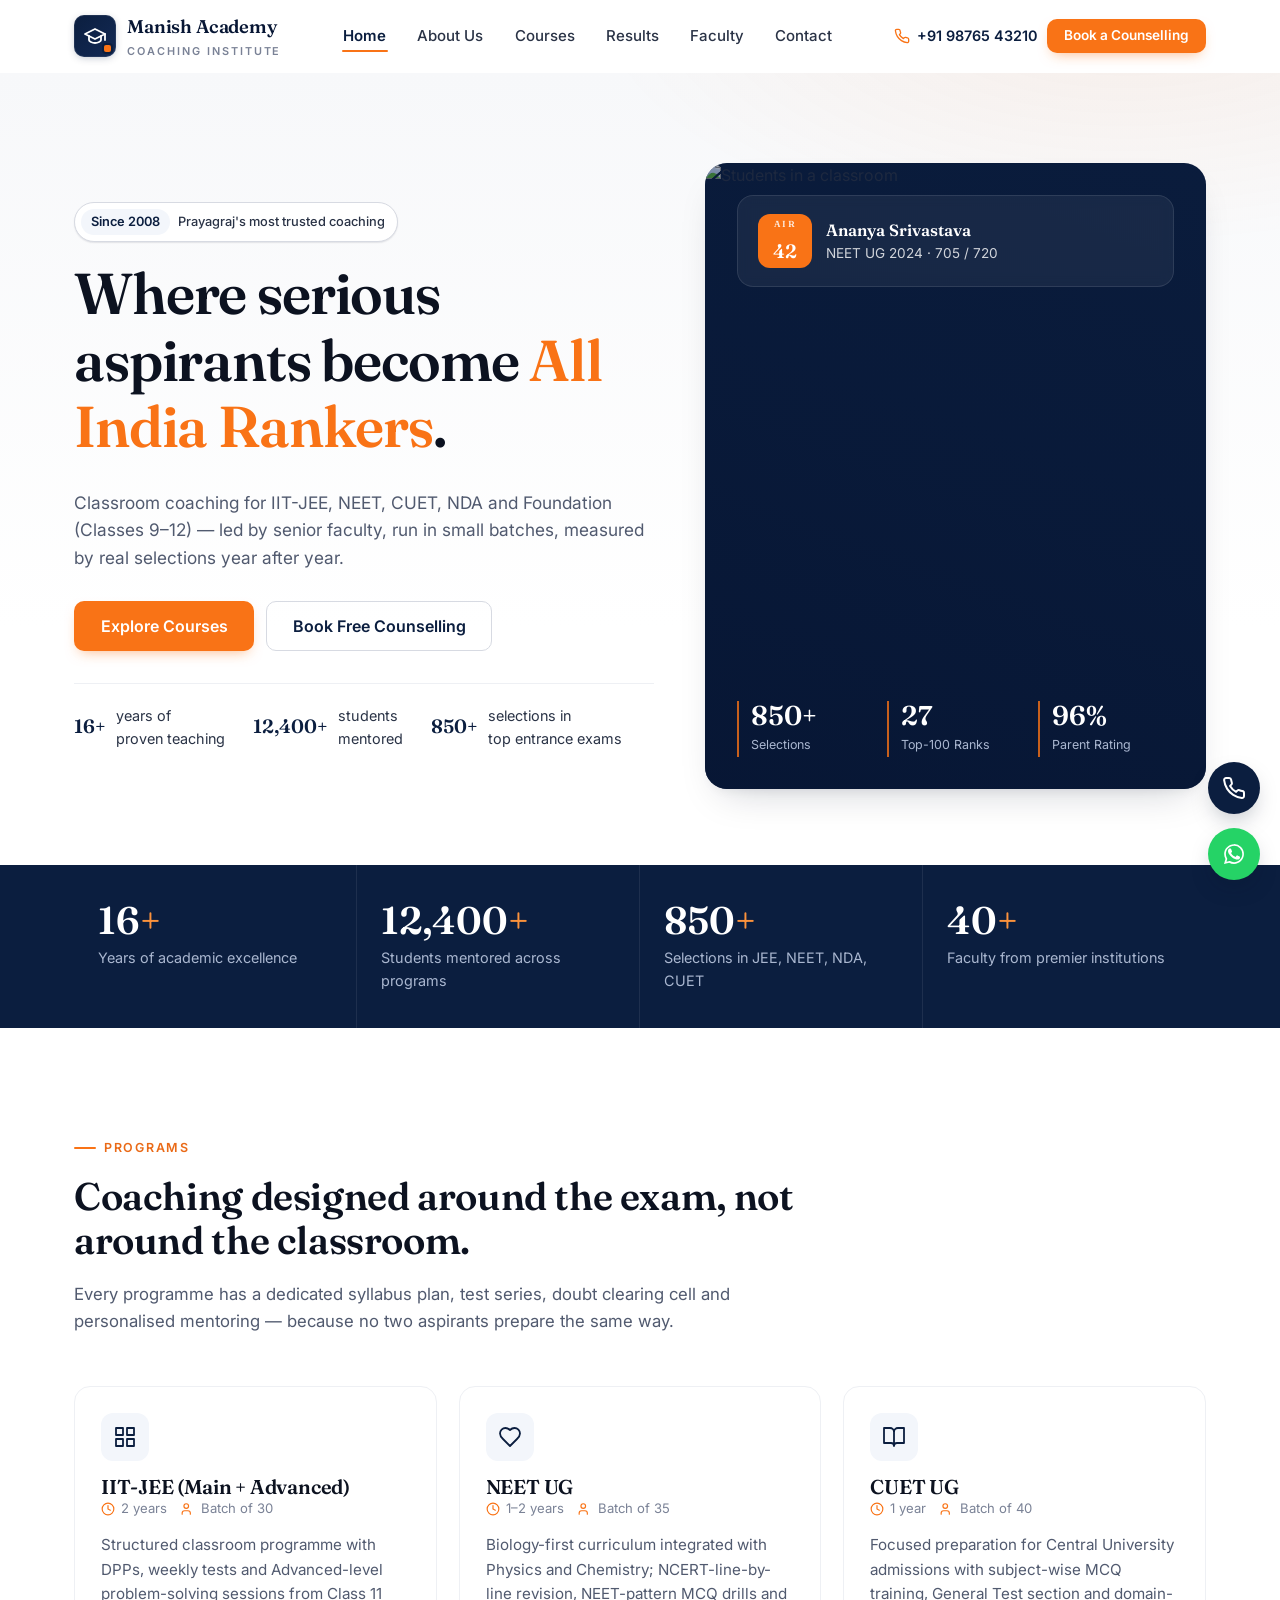
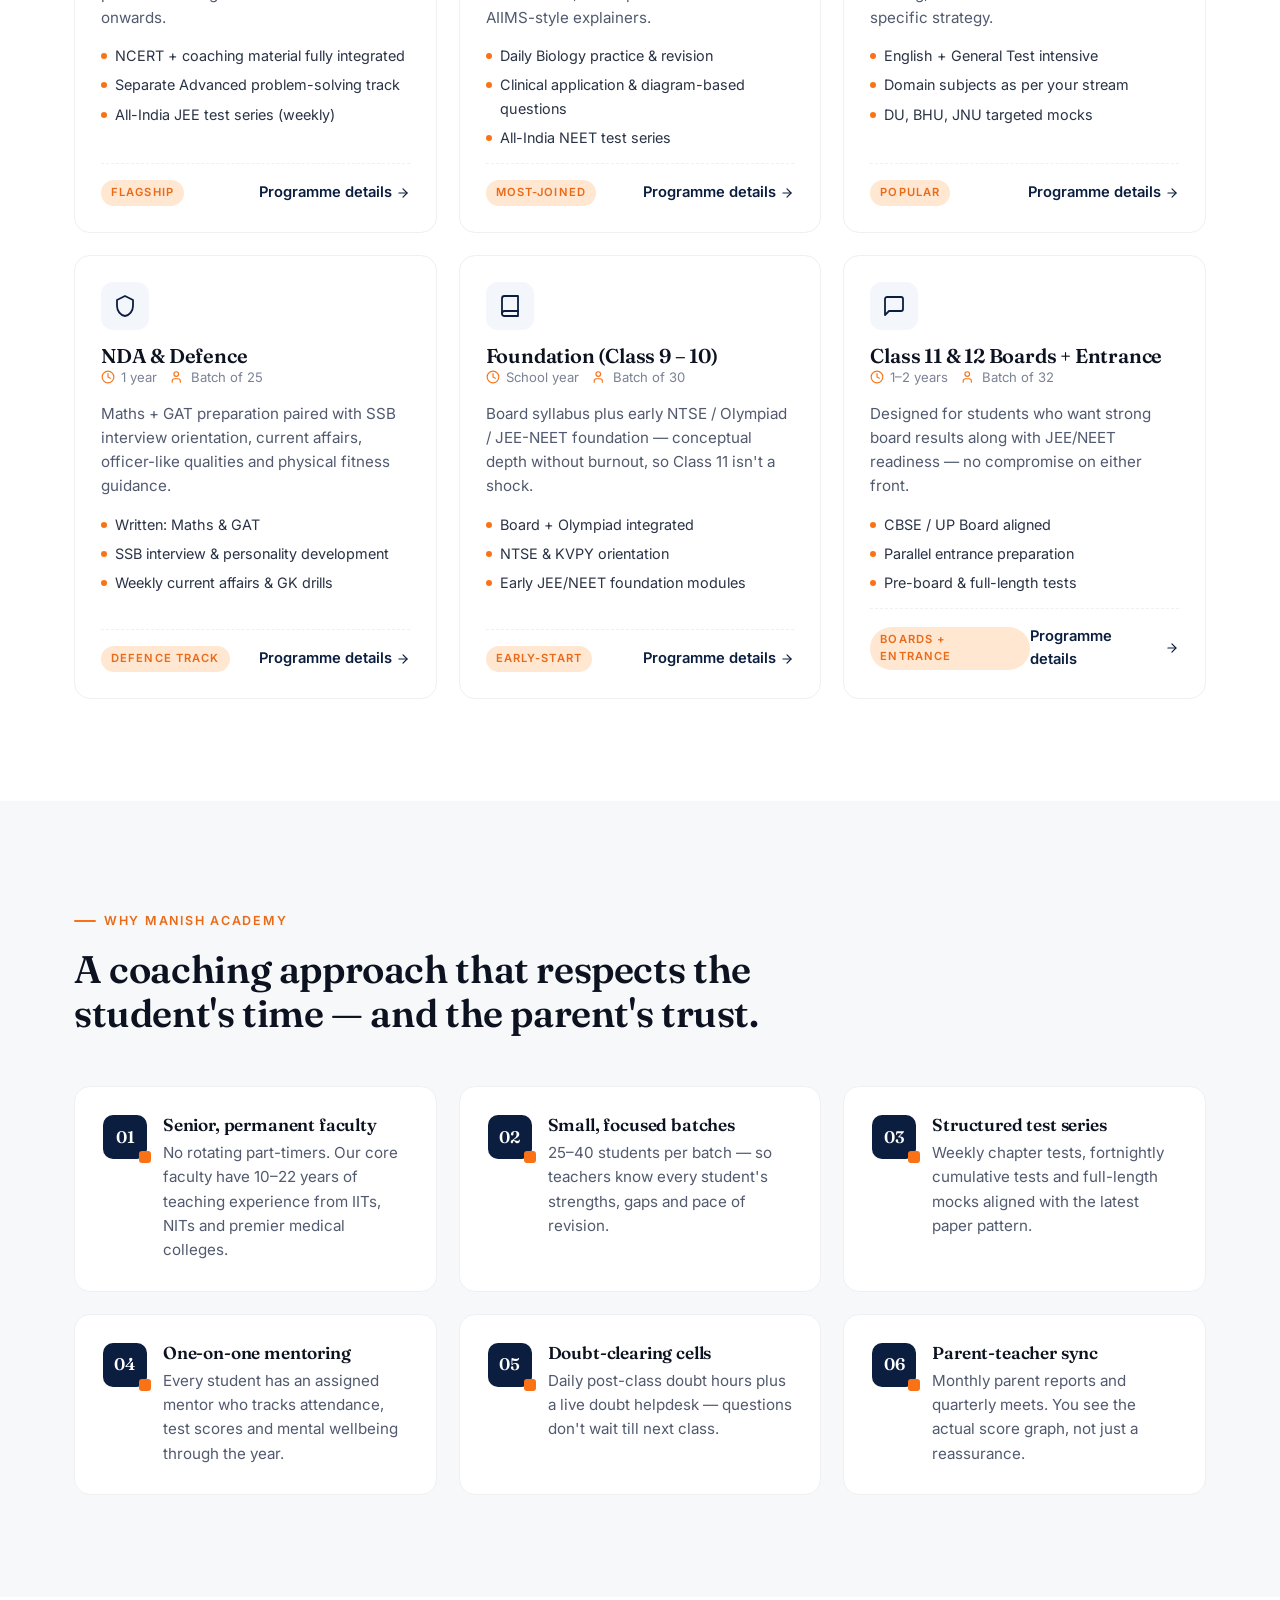
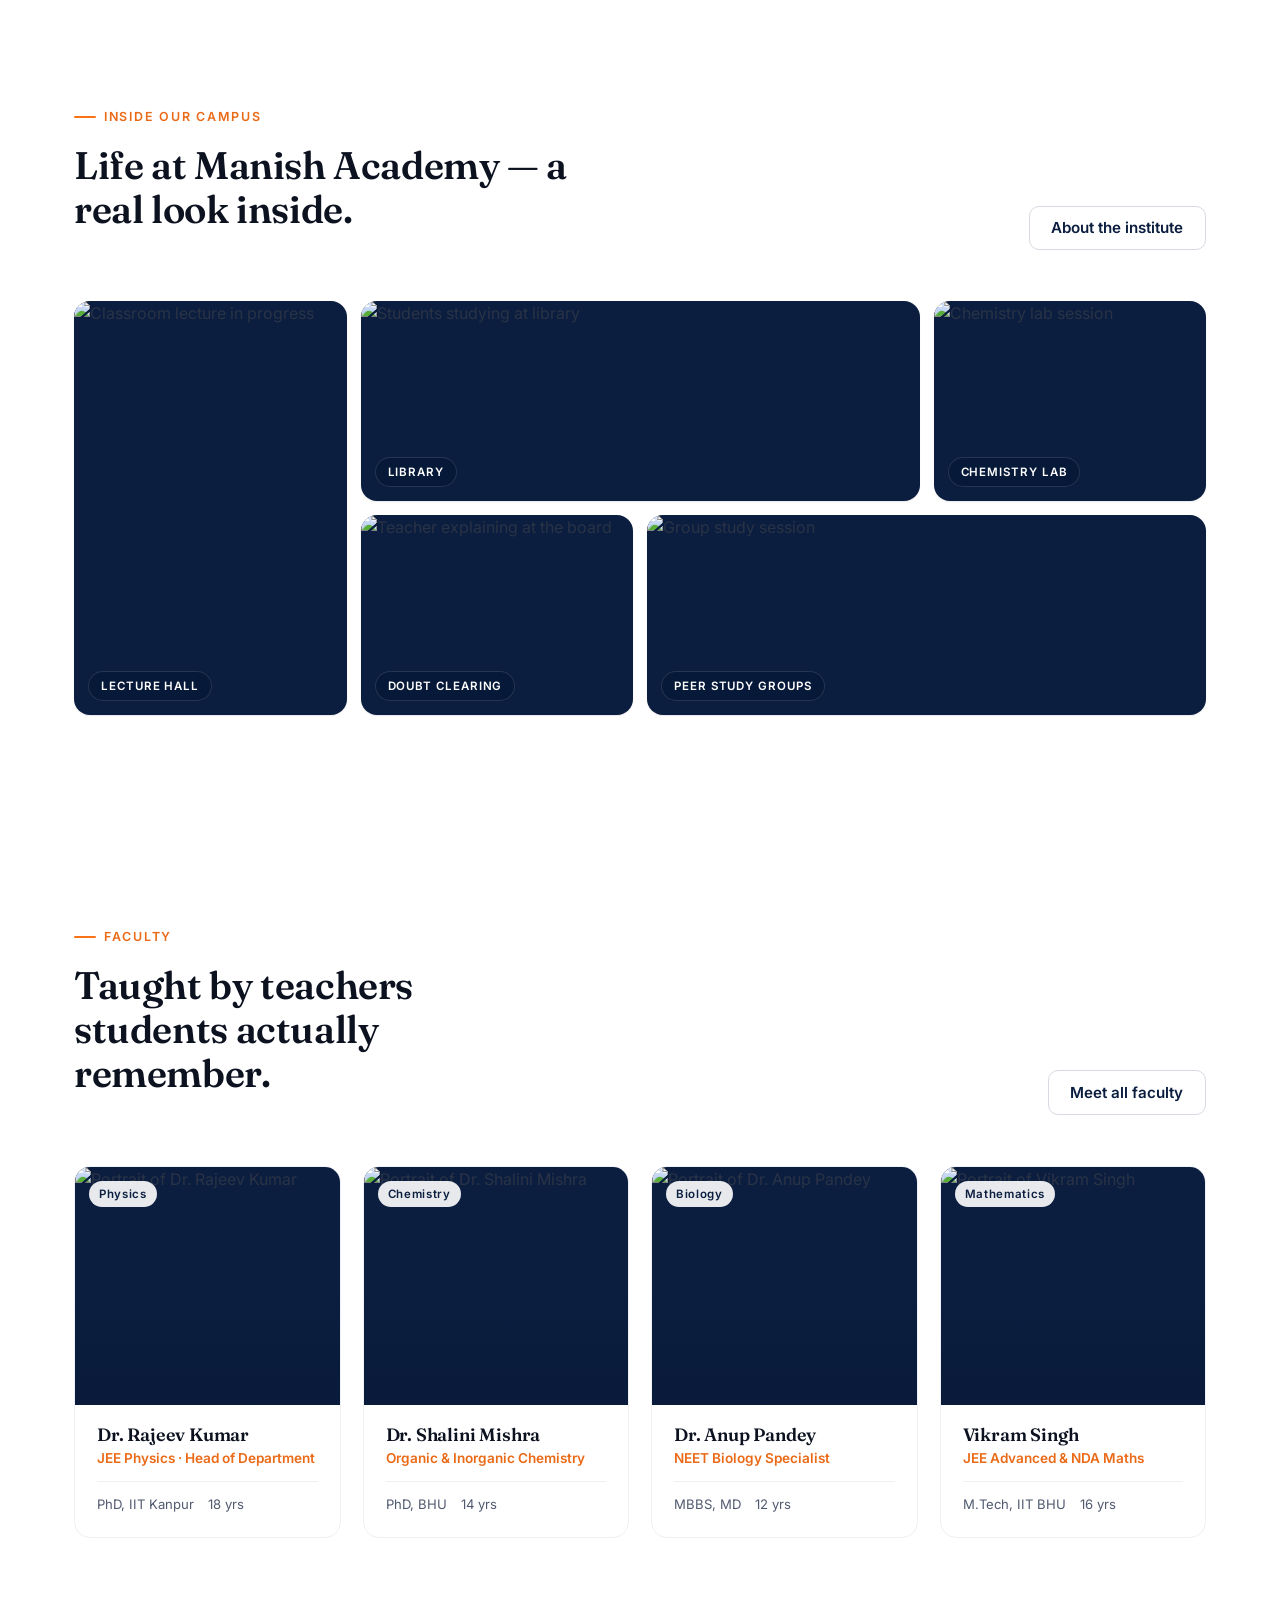
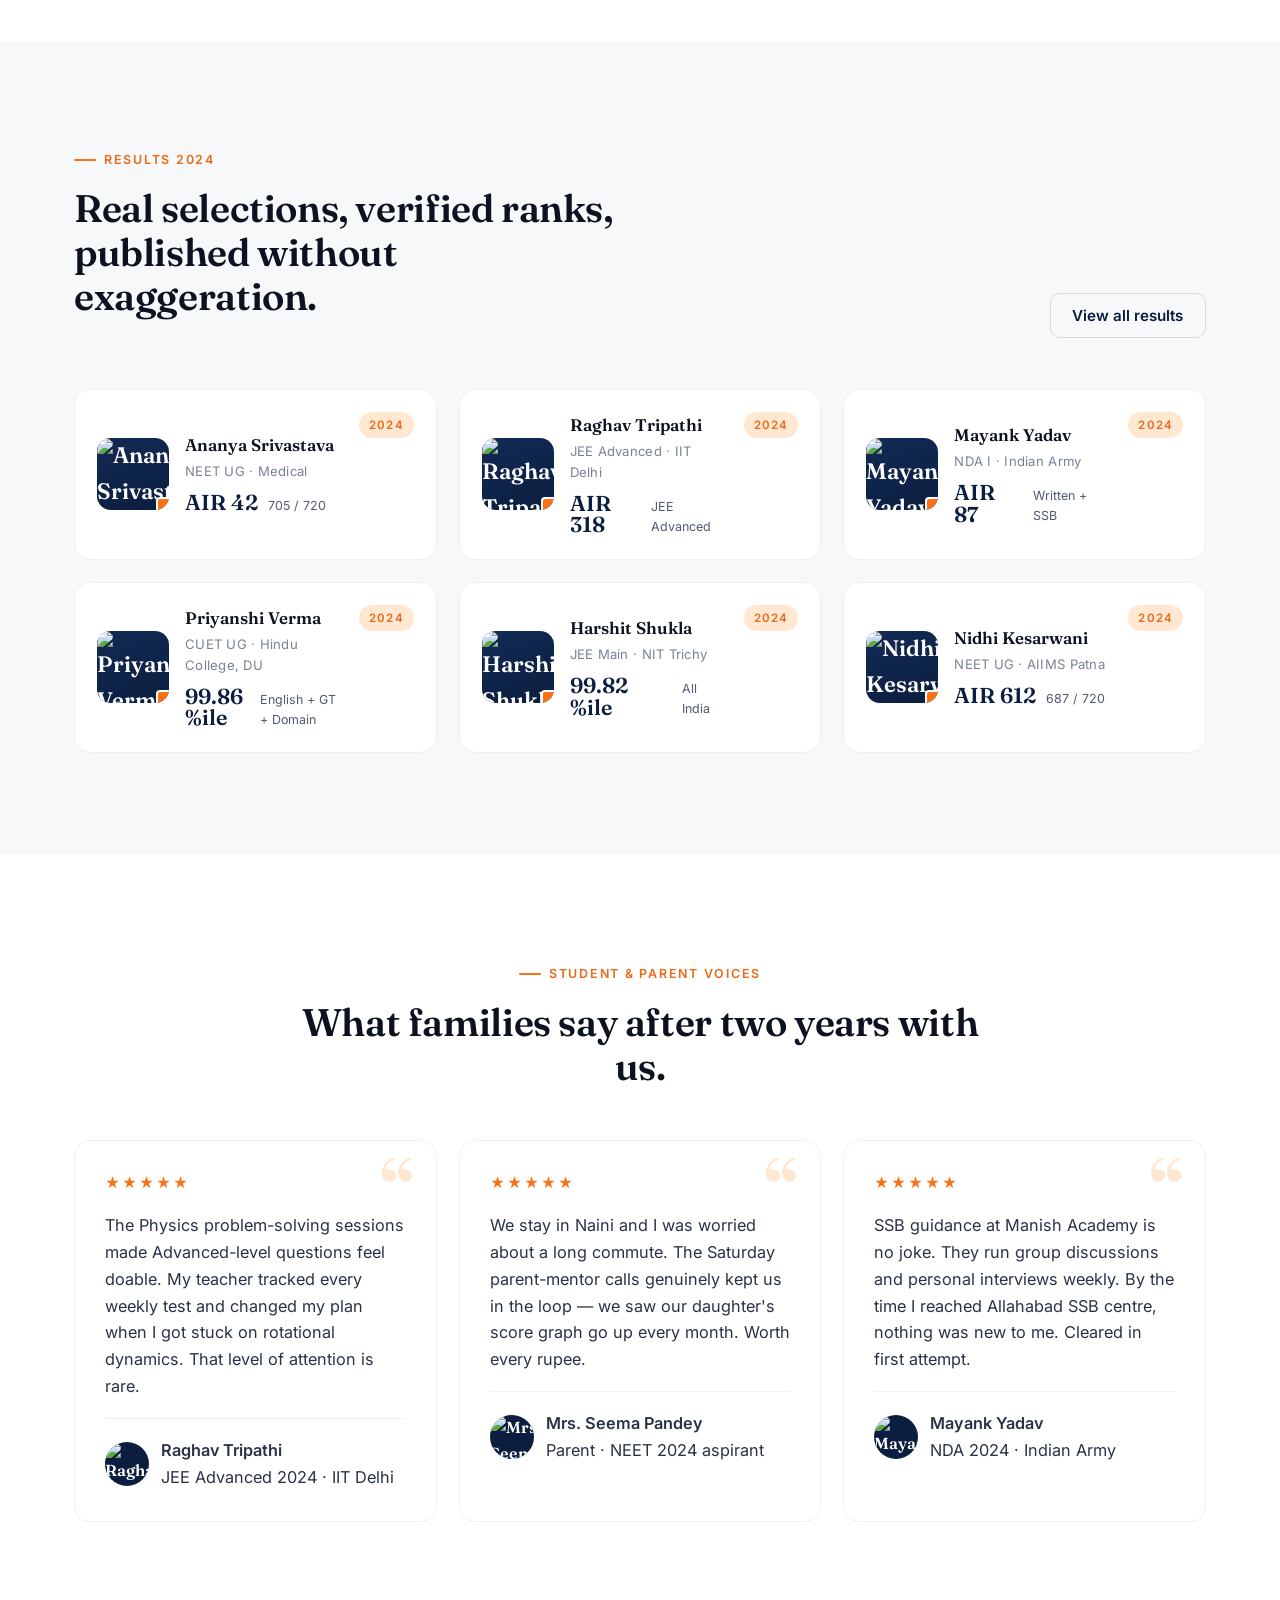
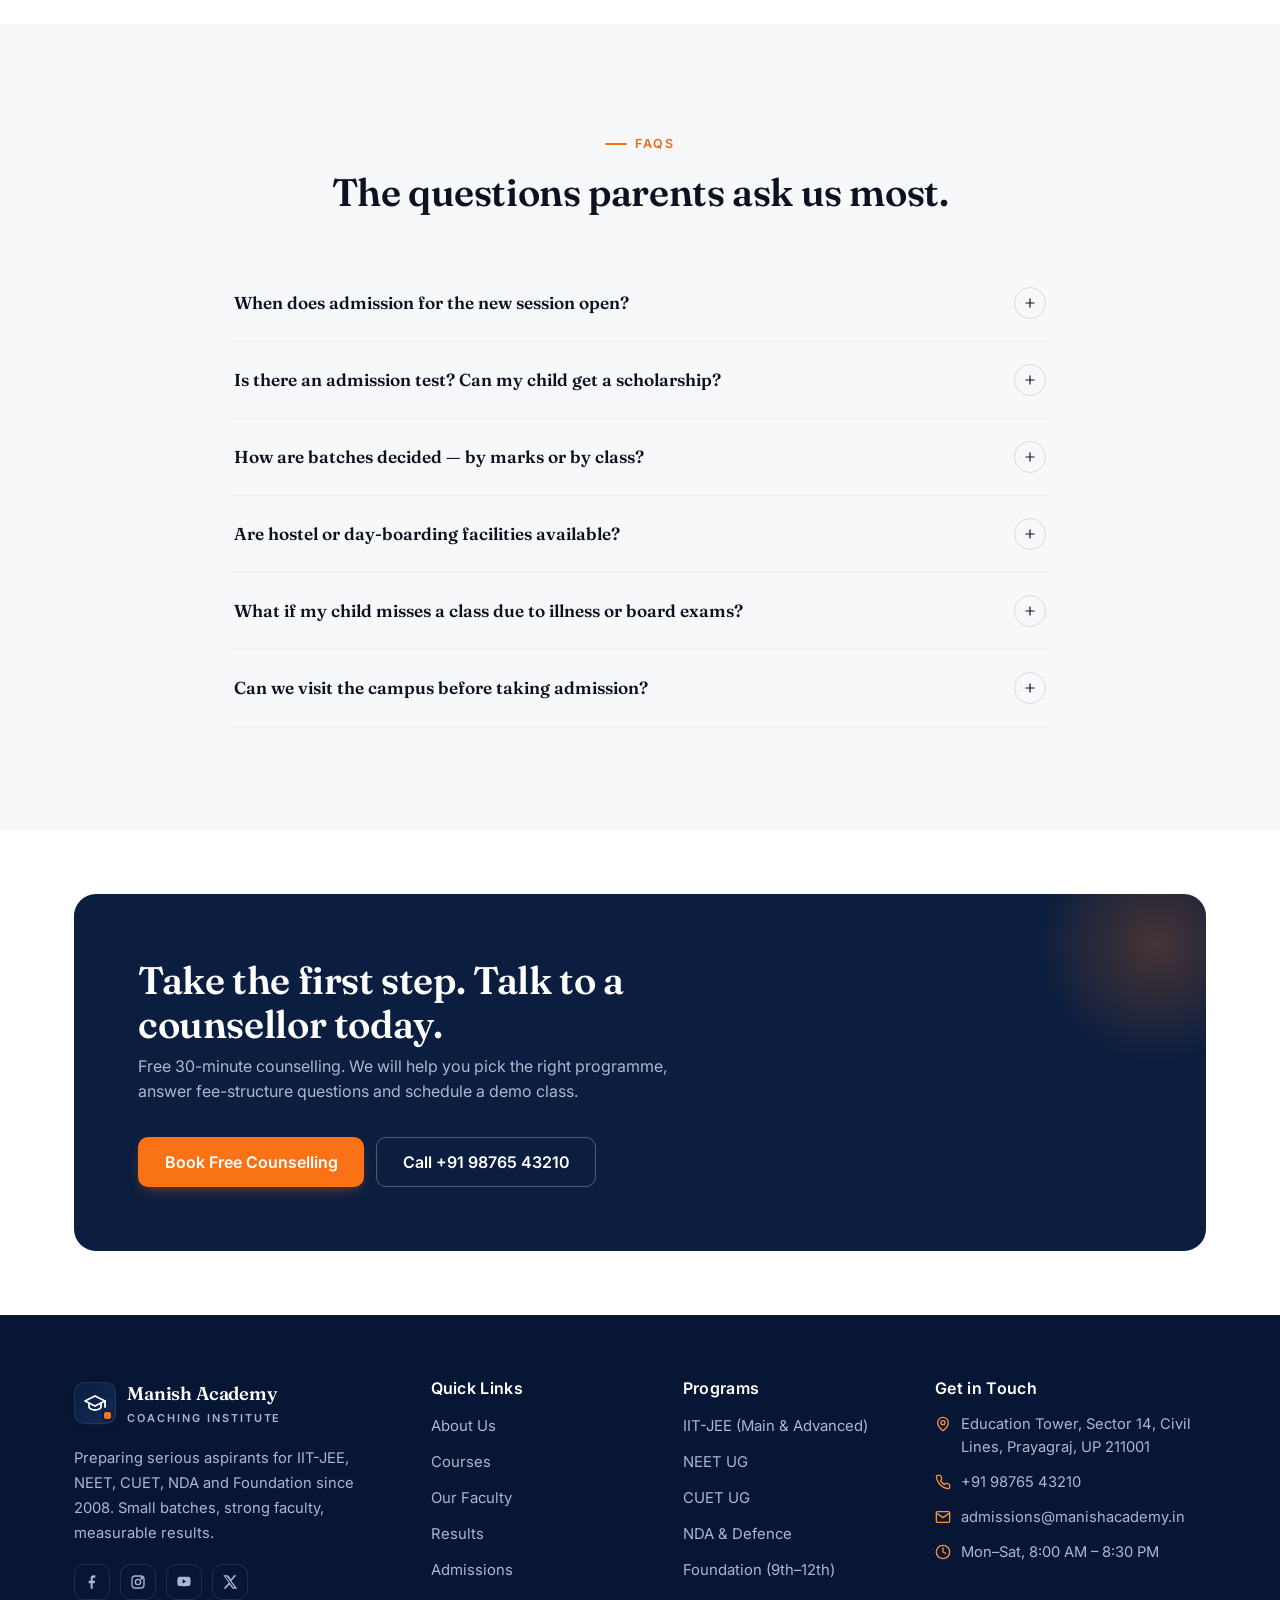
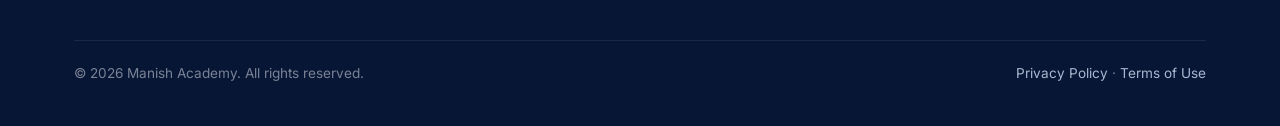
==== commit 623c7738: "Replace placeholder avatars with real photos; richer visual layout - Hero: real classroom photograph" ====
--- a/index.html
+++ b/index.html
@@ -15,6 +15,8 @@
 
   <link rel="preconnect" href="https://fonts.googleapis.com" />
   <link rel="preconnect" href="https://fonts.gstatic.com" crossorigin />
+  <link rel="preconnect" href="https://images.unsplash.com" crossorigin />
+  <link rel="preconnect" href="https://randomuser.me" crossorigin />
   <link href="https://fonts.googleapis.com/css2?family=Fraunces:opsz,wght@9..144,500;9..144,600;9..144,700&family=Inter:wght@400;500;600;700&display=swap" rel="stylesheet" />
 
   <link rel="stylesheet" href="assets/css/styles.css" />
@@ -62,6 +64,8 @@
       </div>
 
       <div class="hero__visual reveal" data-delay="2" aria-hidden="true">
+        <img class="hero__photo" src="https://images.unsplash.com/photo-1523240795612-9a054b0db644?auto=format&fit=crop&w=900&q=80" alt="Students in a classroom" />
+        <div class="hero__photo-overlay"></div>
         <div class="hero__visual-inner">
           <div class="hero__rank-card">
             <div class="rank"><small>AIR</small>42</div>
@@ -262,6 +266,42 @@
     </div>
   </section>
 
+  <!-- Campus Life -->
+  <section class="section">
+    <div class="container">
+      <div class="section-head section-head--between">
+        <div>
+          <span class="eyebrow">Inside Our Campus</span>
+          <h2 style="max-width:20ch">Life at Manish Academy &mdash; a real look inside.</h2>
+        </div>
+        <a class="btn btn-ghost" href="about.html">About the institute</a>
+      </div>
+
+      <div class="gallery reveal">
+        <div class="gallery__item gallery__item--tall">
+          <img src="https://images.unsplash.com/photo-1427504494785-3a9ca7044f45?auto=format&fit=crop&w=800&q=80" alt="Classroom lecture in progress" loading="lazy" />
+          <span class="gallery__caption">Lecture hall</span>
+        </div>
+        <div class="gallery__item gallery__item--wide">
+          <img src="https://images.unsplash.com/photo-1524995997946-a1c2e315a42f?auto=format&fit=crop&w=1200&q=80" alt="Students studying at library" loading="lazy" />
+          <span class="gallery__caption">Library</span>
+        </div>
+        <div class="gallery__item">
+          <img src="https://images.unsplash.com/photo-1532619675605-1ede6c2ed2b0?auto=format&fit=crop&w=700&q=80" alt="Chemistry lab session" loading="lazy" />
+          <span class="gallery__caption">Chemistry lab</span>
+        </div>
+        <div class="gallery__item">
+          <img src="https://images.unsplash.com/photo-1434030216411-0b793f4b4173?auto=format&fit=crop&w=700&q=80" alt="Teacher explaining at the board" loading="lazy" />
+          <span class="gallery__caption">Doubt clearing</span>
+        </div>
+        <div class="gallery__item gallery__item--wide">
+          <img src="https://images.unsplash.com/photo-1543269865-cbf427effbad?auto=format&fit=crop&w=1200&q=80" alt="Group study session" loading="lazy" />
+          <span class="gallery__caption">Peer study groups</span>
+        </div>
+      </div>
+    </div>
+  </section>
+
   <!-- Faculty preview -->
   <section class="section">
     <div class="container">
@@ -275,7 +315,7 @@
 
       <div class="grid-4">
         <article class="faculty-card reveal">
-          <div class="faculty-card__photo"><div class="avatar">RK</div><span class="faculty-card__tag">Physics</span></div>
+          <div class="faculty-card__photo"><img src="https://randomuser.me/api/portraits/men/46.jpg" alt="Portrait of Dr. Rajeev Kumar" loading="lazy" /><span class="faculty-card__tag">Physics</span></div>
           <div class="faculty-card__body">
             <h3>Dr. Rajeev Kumar</h3>
             <p class="faculty-card__sub">JEE Physics &middot; Head of Department</p>
@@ -287,7 +327,7 @@
         </article>
 
         <article class="faculty-card reveal" data-delay="1">
-          <div class="faculty-card__photo"><div class="avatar">SM</div><span class="faculty-card__tag">Chemistry</span></div>
+          <div class="faculty-card__photo"><img src="https://randomuser.me/api/portraits/women/44.jpg" alt="Portrait of Dr. Shalini Mishra" loading="lazy" /><span class="faculty-card__tag">Chemistry</span></div>
           <div class="faculty-card__body">
             <h3>Dr. Shalini Mishra</h3>
             <p class="faculty-card__sub">Organic &amp; Inorganic Chemistry</p>
@@ -299,7 +339,7 @@
         </article>
 
         <article class="faculty-card reveal" data-delay="2">
-          <div class="faculty-card__photo"><div class="avatar">AP</div><span class="faculty-card__tag">Biology</span></div>
+          <div class="faculty-card__photo"><img src="https://randomuser.me/api/portraits/men/32.jpg" alt="Portrait of Dr. Anup Pandey" loading="lazy" /><span class="faculty-card__tag">Biology</span></div>
           <div class="faculty-card__body">
             <h3>Dr. Anup Pandey</h3>
             <p class="faculty-card__sub">NEET Biology Specialist</p>
@@ -311,7 +351,7 @@
         </article>
 
         <article class="faculty-card reveal" data-delay="3">
-          <div class="faculty-card__photo"><div class="avatar">VS</div><span class="faculty-card__tag">Mathematics</span></div>
+          <div class="faculty-card__photo"><img src="https://randomuser.me/api/portraits/men/75.jpg" alt="Portrait of Vikram Singh" loading="lazy" /><span class="faculty-card__tag">Mathematics</span></div>
           <div class="faculty-card__body">
             <h3>Vikram Singh</h3>
             <p class="faculty-card__sub">JEE Advanced &amp; NDA Maths</p>
@@ -338,7 +378,7 @@
 
       <div class="grid-3">
         <article class="topper-card reveal">
-          <div class="topper-card__avatar">AS</div>
+          <div class="topper-card__avatar"><img src="https://randomuser.me/api/portraits/women/68.jpg" alt="Ananya Srivastava" loading="lazy" /></div>
           <div class="topper-card__info">
             <p class="topper-card__name">Ananya Srivastava</p>
             <p class="topper-card__exam">NEET UG &middot; Medical</p>
@@ -348,7 +388,7 @@
         </article>
 
         <article class="topper-card reveal" data-delay="1">
-          <div class="topper-card__avatar">RT</div>
+          <div class="topper-card__avatar"><img src="https://randomuser.me/api/portraits/men/52.jpg" alt="Raghav Tripathi" loading="lazy" /></div>
           <div class="topper-card__info">
             <p class="topper-card__name">Raghav Tripathi</p>
             <p class="topper-card__exam">JEE Advanced &middot; IIT Delhi</p>
@@ -358,7 +398,7 @@
         </article>
 
         <article class="topper-card reveal" data-delay="2">
-          <div class="topper-card__avatar">MY</div>
+          <div class="topper-card__avatar"><img src="https://randomuser.me/api/portraits/men/41.jpg" alt="Mayank Yadav" loading="lazy" /></div>
           <div class="topper-card__info">
             <p class="topper-card__name">Mayank Yadav</p>
             <p class="topper-card__exam">NDA I &middot; Indian Army</p>
@@ -368,7 +408,7 @@
         </article>
 
         <article class="topper-card reveal">
-          <div class="topper-card__avatar">PV</div>
+          <div class="topper-card__avatar"><img src="https://randomuser.me/api/portraits/women/47.jpg" alt="Priyanshi Verma" loading="lazy" /></div>
           <div class="topper-card__info">
             <p class="topper-card__name">Priyanshi Verma</p>
             <p class="topper-card__exam">CUET UG &middot; Hindu College, DU</p>
@@ -378,7 +418,7 @@
         </article>
 
         <article class="topper-card reveal" data-delay="1">
-          <div class="topper-card__avatar">HS</div>
+          <div class="topper-card__avatar"><img src="https://randomuser.me/api/portraits/men/29.jpg" alt="Harshit Shukla" loading="lazy" /></div>
           <div class="topper-card__info">
             <p class="topper-card__name">Harshit Shukla</p>
             <p class="topper-card__exam">JEE Main &middot; NIT Trichy</p>
@@ -388,7 +428,7 @@
         </article>
 
         <article class="topper-card reveal" data-delay="2">
-          <div class="topper-card__avatar">NK</div>
+          <div class="topper-card__avatar"><img src="https://randomuser.me/api/portraits/women/33.jpg" alt="Nidhi Kesarwani" loading="lazy" /></div>
           <div class="topper-card__info">
             <p class="topper-card__name">Nidhi Kesarwani</p>
             <p class="topper-card__exam">NEET UG &middot; AIIMS Patna</p>
@@ -413,7 +453,7 @@
           <div class="testimonial-card__stars">&#9733;&#9733;&#9733;&#9733;&#9733;</div>
           <p>The Physics problem-solving sessions made Advanced-level questions feel doable. My teacher tracked every weekly test and changed my plan when I got stuck on rotational dynamics. That level of attention is rare.</p>
           <div class="testimonial-card__author">
-            <div class="testimonial-card__avatar">RT</div>
+            <div class="testimonial-card__avatar"><img src="https://randomuser.me/api/portraits/men/52.jpg" alt="Raghav Tripathi" loading="lazy" /></div>
             <div>
               <p class="testimonial-card__name">Raghav Tripathi</p>
               <p class="testimonial-card__meta">JEE Advanced 2024 &middot; IIT Delhi</p>
@@ -425,7 +465,7 @@
           <div class="testimonial-card__stars">&#9733;&#9733;&#9733;&#9733;&#9733;</div>
           <p>We stay in Naini and I was worried about a long commute. The Saturday parent-mentor calls genuinely kept us in the loop &mdash; we saw our daughter's score graph go up every month. Worth every rupee.</p>
           <div class="testimonial-card__author">
-            <div class="testimonial-card__avatar">SP</div>
+            <div class="testimonial-card__avatar"><img src="https://randomuser.me/api/portraits/women/65.jpg" alt="Mrs. Seema Pandey" loading="lazy" /></div>
             <div>
               <p class="testimonial-card__name">Mrs. Seema Pandey</p>
               <p class="testimonial-card__meta">Parent &middot; NEET 2024 aspirant</p>
@@ -437,7 +477,7 @@
           <div class="testimonial-card__stars">&#9733;&#9733;&#9733;&#9733;&#9733;</div>
           <p>SSB guidance at Manish Academy is no joke. They run group discussions and personal interviews weekly. By the time I reached Allahabad SSB centre, nothing was new to me. Cleared in first attempt.</p>
           <div class="testimonial-card__author">
-            <div class="testimonial-card__avatar">MY</div>
+            <div class="testimonial-card__avatar"><img src="https://randomuser.me/api/portraits/men/41.jpg" alt="Mayank Yadav" loading="lazy" /></div>
             <div>
               <p class="testimonial-card__name">Mayank Yadav</p>
               <p class="testimonial-card__meta">NDA 2024 &middot; Indian Army</p>
--- a/assets/css/styles.css
+++ b/assets/css/styles.css
@@ -207,26 +207,25 @@
   letter-spacing: -0.01em;
 }
 .brand__mark {
-  width: 40px;
-  height: 40px;
+  width: 42px;
+  height: 42px;
   border-radius: 10px;
-  background: var(--navy-800);
-  color: #fff;
+  background: linear-gradient(135deg, var(--navy-800) 0%, var(--navy-700) 100%);
   display: grid;
   place-items: center;
-  font-family: var(--font-display);
-  font-weight: 700;
-  font-size: 1.05rem;
-  position: relative;
-  box-shadow: inset 0 0 0 1px rgba(255,255,255,.06);
-}
+  position: relative;
+  box-shadow: inset 0 0 0 1px rgba(255,255,255,.08), 0 2px 8px -2px rgba(11,30,63,.3);
+  flex-shrink: 0;
+}
+.brand__mark svg { width: 24px; height: 24px; color: #fff; }
 .brand__mark::after {
   content: "";
   position: absolute;
-  inset: auto 6px 6px auto;
-  width: 8px; height: 8px;
+  bottom: 5px; right: 5px;
+  width: 7px; height: 7px;
   background: var(--orange-500);
   border-radius: 2px;
+  box-shadow: 0 0 0 2px rgba(11,30,63,.95);
 }
 .brand__name small {
   display: block;
@@ -1017,3 +1016,210 @@
 .kbd-note { font-size: .8rem; color: var(--ink-400); }
 .hide-desktop { display: none; }
 @media (max-width: 900px) { .hide-desktop { display: initial; } .hide-mobile { display: none; } }
+
+
+/* =========================================================
+   Real-image enhancements (added)
+   ========================================================= */
+
+/* Hero with real photo */
+.hero__photo {
+  position: absolute; inset: 0;
+  width: 100%; height: 100%;
+  object-fit: cover;
+  object-position: center;
+  z-index: 0;
+}
+.hero__photo-overlay {
+  position: absolute; inset: 0;
+  background:
+    linear-gradient(200deg, rgba(7,22,52,.25) 0%, rgba(7,22,52,.55) 50%, rgba(7,22,52,.95) 100%);
+  z-index: 1;
+}
+.hero__visual .hero__visual-inner {
+  background: transparent;
+  z-index: 2;
+}
+.hero__visual .hero__visual-inner::before { display: none; }
+
+/* Faculty card — real portrait */
+.faculty-card__photo { background: var(--navy-800); }
+.faculty-card__photo img {
+  position: absolute; inset: 0;
+  width: 100%; height: 100%;
+  object-fit: cover;
+  object-position: center top;
+  transition: transform .5s var(--ease);
+  z-index: 1;
+}
+.faculty-card:hover .faculty-card__photo img { transform: scale(1.04); }
+.faculty-card__photo::after {
+  content: "";
+  position: absolute; inset: 0;
+  background: linear-gradient(180deg, transparent 55%, rgba(7,22,52,.45) 100%);
+  z-index: 2;
+  pointer-events: none;
+}
+.faculty-card__tag { z-index: 3; }
+
+/* Topper — real photo */
+.topper-card__avatar { overflow: hidden; padding: 0; }
+.topper-card__avatar img {
+  width: 100%; height: 100%;
+  object-fit: cover;
+  object-position: center top;
+  display: block;
+}
+
+/* Testimonial avatar — real photo */
+.testimonial-card__avatar { overflow: hidden; }
+.testimonial-card__avatar img {
+  width: 100%; height: 100%;
+  object-fit: cover;
+  display: block;
+}
+
+/* Principal — real photo */
+.principal__card { padding: 0; overflow: hidden; }
+.principal__photo {
+  position: absolute; inset: 0;
+  width: 100%; height: 100%;
+  object-fit: cover;
+  object-position: center top;
+  z-index: 0;
+}
+.principal__card .principal__initials { display: none; }
+.principal__overlay {
+  position: absolute; inset: 0;
+  background:
+    linear-gradient(180deg, rgba(7,22,52,0) 35%, rgba(7,22,52,.55) 70%, rgba(7,22,52,.92) 100%);
+  z-index: 1;
+}
+.principal__info {
+  position: absolute;
+  left: 0; right: 0; bottom: 0;
+  padding: 22px 26px;
+  z-index: 2;
+}
+
+/* Campus gallery */
+.gallery {
+  display: grid;
+  grid-template-columns: repeat(4, 1fr);
+  grid-auto-rows: 200px;
+  gap: 14px;
+}
+.gallery__item {
+  position: relative;
+  border-radius: var(--r-lg);
+  overflow: hidden;
+  background: var(--navy-800);
+  box-shadow: var(--shadow-1);
+}
+.gallery__item img {
+  width: 100%; height: 100%;
+  object-fit: cover;
+  transition: transform .6s var(--ease);
+}
+.gallery__item:hover img { transform: scale(1.04); }
+.gallery__item--tall { grid-row: span 2; }
+.gallery__item--wide { grid-column: span 2; }
+.gallery__caption {
+  position: absolute;
+  left: 14px; bottom: 14px;
+  color: #fff;
+  font-size: .72rem;
+  letter-spacing: .08em;
+  text-transform: uppercase;
+  font-weight: 600;
+  padding: 5px 12px;
+  background: rgba(7,22,52,.55);
+  backdrop-filter: blur(8px);
+  -webkit-backdrop-filter: blur(8px);
+  border-radius: var(--r-pill);
+  border: 1px solid rgba(255,255,255,.12);
+}
+@media (max-width: 900px) {
+  .gallery { grid-template-columns: repeat(2, 1fr); grid-auto-rows: 170px; }
+  .gallery__item--tall { grid-row: span 1; }
+  .gallery__item--wide { grid-column: span 2; }
+}
+
+/* Contact / About campus banner */
+.campus-banner {
+  position: relative;
+  border-radius: var(--r-xl);
+  overflow: hidden;
+  aspect-ratio: 21 / 9;
+  background: var(--navy-800);
+  box-shadow: var(--shadow-2);
+}
+.campus-banner img {
+  position: absolute; inset: 0;
+  width: 100%; height: 100%;
+  object-fit: cover;
+}
+.campus-banner::after {
+  content: "";
+  position: absolute; inset: 0;
+  background: linear-gradient(90deg, rgba(7,22,52,.6) 0%, rgba(7,22,52,.3) 40%, rgba(7,22,52,0) 70%);
+}
+.campus-banner__caption {
+  position: absolute;
+  left: clamp(20px, 4vw, 44px);
+  bottom: clamp(20px, 4vw, 40px);
+  color: #fff;
+  z-index: 2;
+  max-width: 28ch;
+}
+.campus-banner__caption .eyebrow { color: var(--orange-400); margin-bottom: 10px; }
+.campus-banner__caption h3 { color: #fff; font-size: clamp(1.3rem, 2vw, 1.9rem); margin: 0; }
+@media (max-width: 640px) { .campus-banner { aspect-ratio: 4 / 3; } }
+
+
+/* Course section hero image */
+.course-hero {
+  position: relative;
+  border-radius: var(--r-xl);
+  overflow: hidden;
+  aspect-ratio: 20 / 9;
+  background: var(--navy-800);
+  margin-bottom: 44px;
+  box-shadow: var(--shadow-2);
+}
+.course-hero img {
+  position: absolute; inset: 0;
+  width: 100%; height: 100%;
+  object-fit: cover;
+}
+.course-hero::after {
+  content: "";
+  position: absolute; inset: 0;
+  background:
+    linear-gradient(90deg, rgba(7,22,52,.85) 0%, rgba(7,22,52,.55) 40%, rgba(7,22,52,0) 75%);
+}
+.course-hero__caption {
+  position: absolute;
+  left: clamp(24px, 4vw, 48px);
+  bottom: clamp(20px, 4vw, 40px);
+  color: #fff;
+  z-index: 2;
+  max-width: 32ch;
+}
+.course-hero__caption .tag {
+  display: inline-block;
+  background: var(--orange-500);
+  color: #fff;
+  font-size: .7rem;
+  font-weight: 700;
+  letter-spacing: .14em;
+  padding: 5px 12px;
+  border-radius: var(--r-pill);
+  margin-bottom: 14px;
+  text-transform: uppercase;
+}
+.course-hero__caption h2 { color: #fff; font-size: clamp(1.5rem, 2.2vw, 2.1rem); margin: 0 0 6px; }
+.course-hero__caption p { color: #cfd6e6; margin: 0; font-size: .95rem; }
+@media (max-width: 640px) {
+  .course-hero { aspect-ratio: 4 / 3; }
+}
